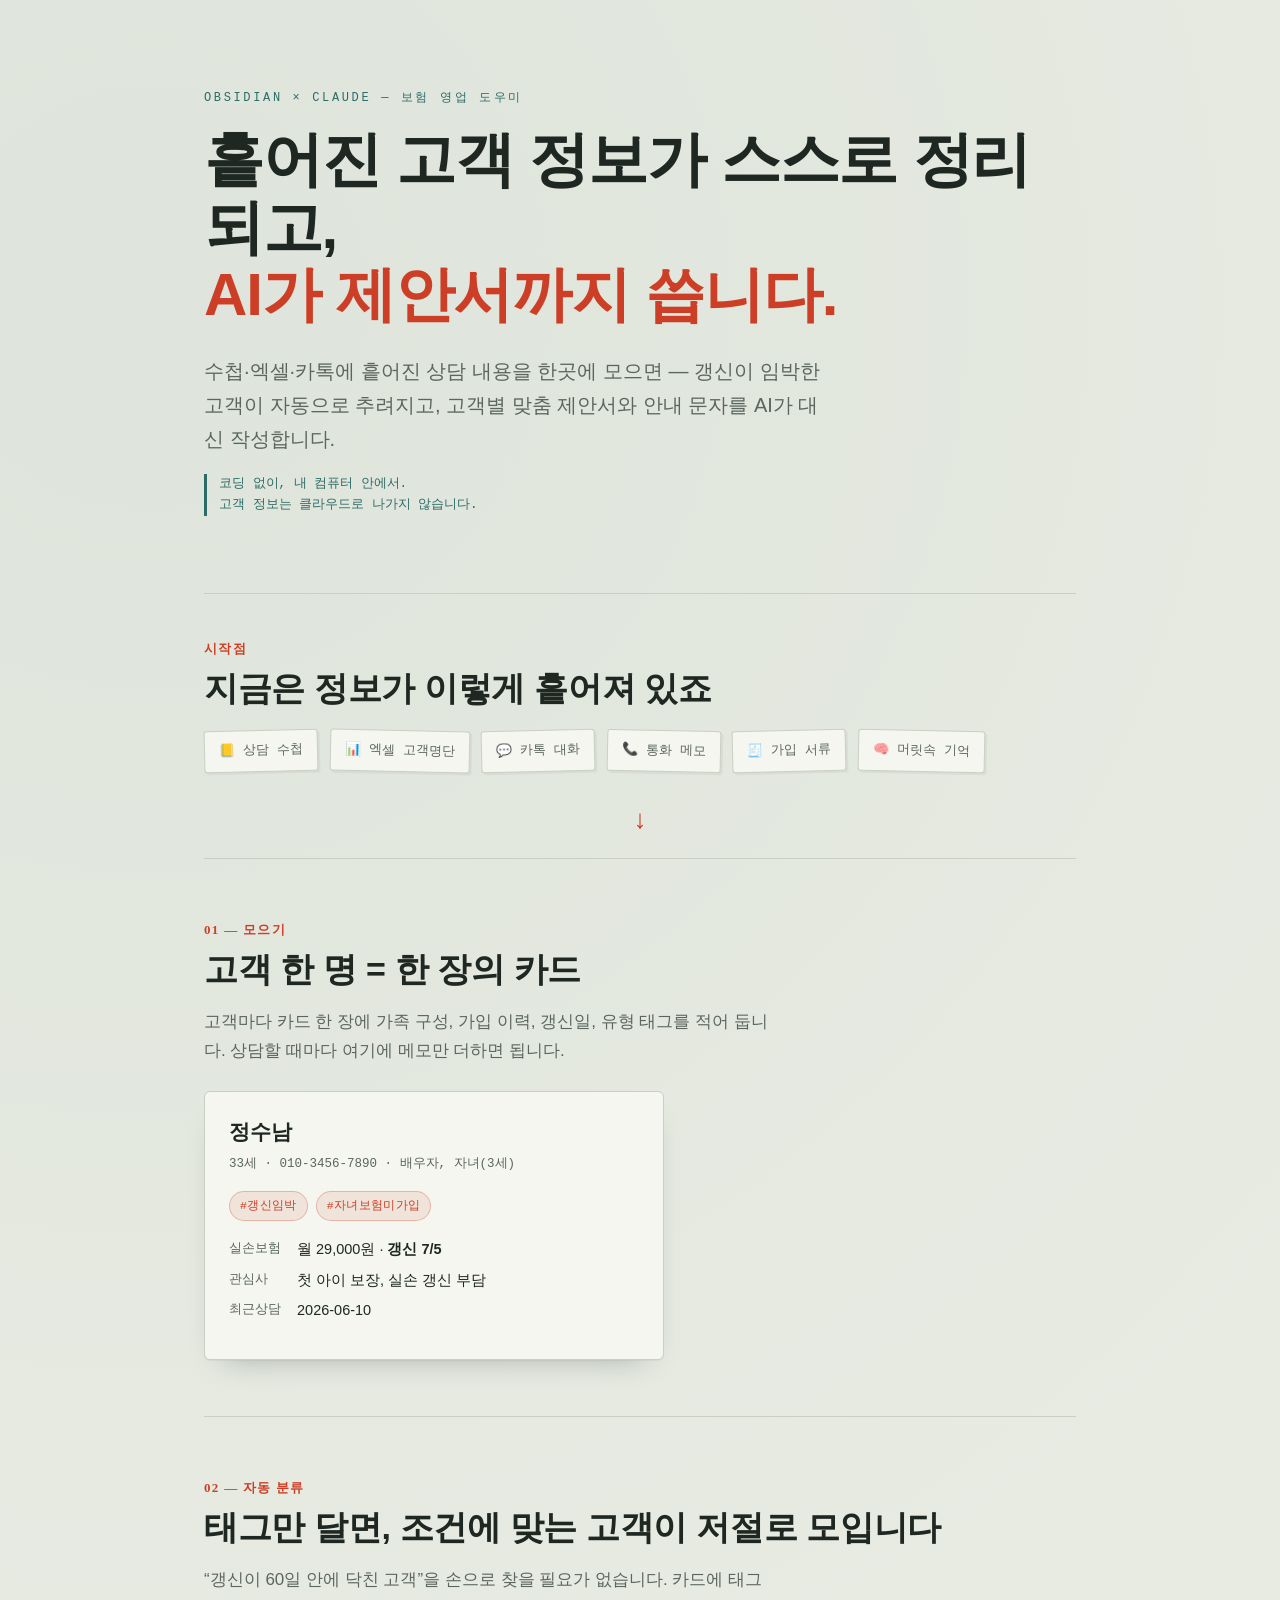
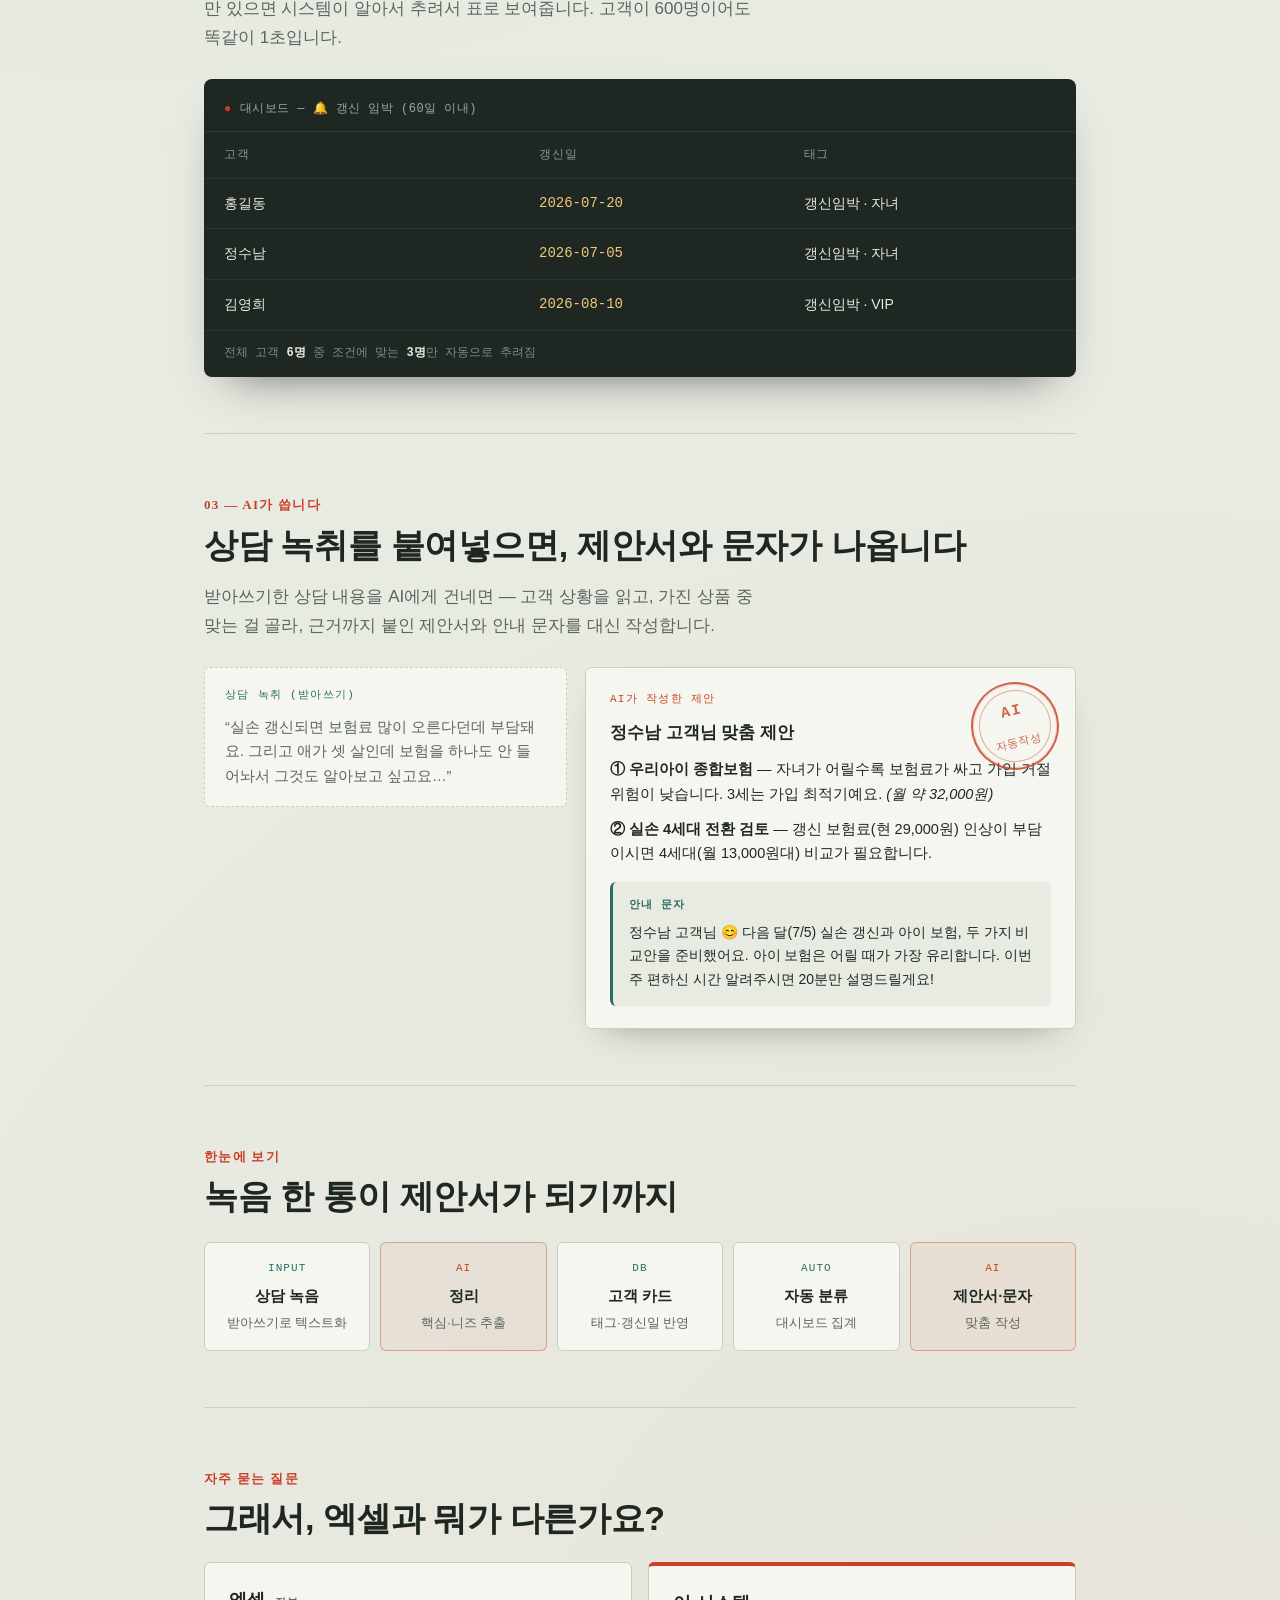
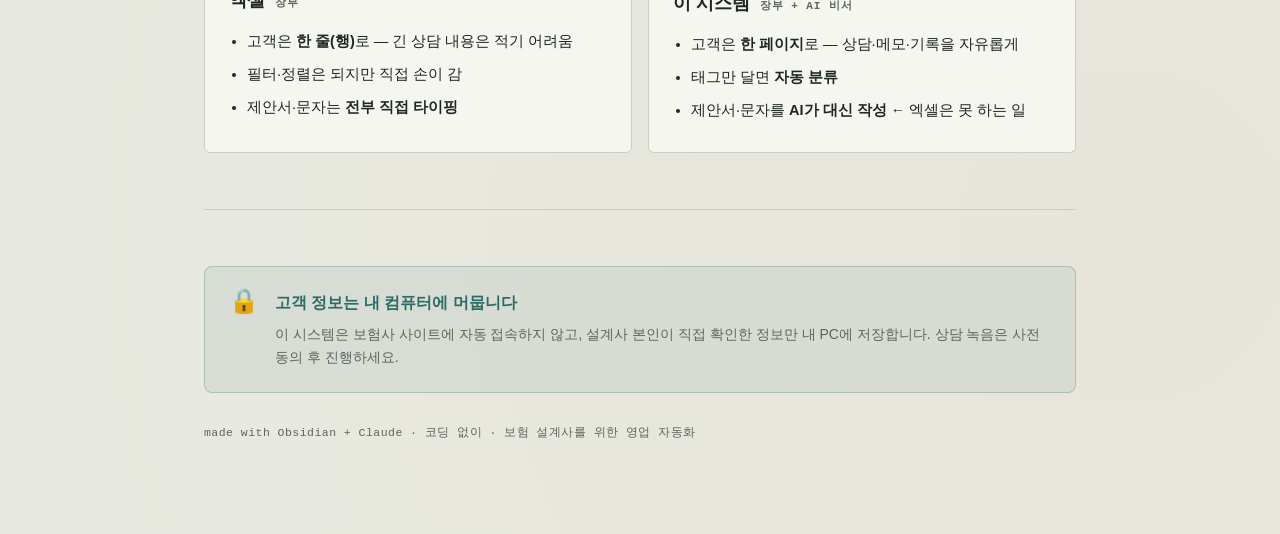
==== index.html @ 9f19ee7a "보험 영업 자동화 Obsidian 볼트 초기 구성 - 상품/고객/상담 템플릿 및 가상 예시 데이터 - 자동 세분화 대시보드(Dataview) - 상담정리/제안서/타깃메시지 Clau" ====
<!doctype html>
<html lang="ko">
<meta charset="utf-8">
<meta name="viewport" content="width=device-width, initial-scale=1">
<title>보험 영업 AI 도우미 — 어떻게 작동하나요</title>
<style>
  :root {
    --ground: #E8EBE2;
    --paper: #F4F6EF;
    --text: #1F2723;
    --muted: #5B665E;
    --line: #C9CFC1;
    --accent: #CC3F26;   /* 도장 vermilion */
    --teal: #2C6B66;     /* 보장·신뢰 */
    --gold: #B98A2E;
    --kr: "Malgun Gothic", "Apple SD Gothic Neo", "Noto Sans KR", sans-serif;
    --mono: "Consolas", "D2Coding", "Menlo", monospace;
    --serif: Georgia, "Times New Roman", serif;
  }

  * { box-sizing: border-box; }

  body {
    margin: 0;
    background: var(--ground);
    color: var(--text);
    font-family: var(--kr);
    line-height: 1.7;
    -webkit-font-smoothing: antialiased;
    background-image:
      radial-gradient(circle at 12% 8%, rgba(44,107,102,.05), transparent 42%),
      radial-gradient(circle at 88% 92%, rgba(204,63,38,.04), transparent 40%);
  }

  .wrap { max-width: 920px; margin: 0 auto; padding: 0 24px; }

  /* ---- shared bits ---- */
  .eyebrow {
    font-family: var(--mono);
    font-size: 12px;
    letter-spacing: .22em;
    text-transform: uppercase;
    color: var(--teal);
    margin: 0 0 18px;
  }
  .step-no {
    font-family: var(--serif);
    font-size: 13px;
    letter-spacing: .1em;
    color: var(--accent);
    font-weight: 700;
  }
  h2 { font-size: clamp(24px, 4vw, 34px); line-height: 1.25; letter-spacing: -.01em; margin: 6px 0 14px; font-weight: 800; }
  .lead { color: var(--muted); font-size: 17px; max-width: 60ch; }

  /* ---- hero ---- */
  header.hero { padding: 88px 0 64px; }
  .hero h1 {
    font-size: clamp(34px, 6.4vw, 60px);
    line-height: 1.12;
    letter-spacing: -.02em;
    font-weight: 800;
    margin: 0 0 26px;
  }
  .hero h1 .hl { color: var(--accent); }
  .hero .sub { font-size: clamp(17px, 2.2vw, 20px); color: var(--muted); max-width: 56ch; margin: 0 0 18px; }
  .hero .fine {
    font-family: var(--mono);
    font-size: 12.5px;
    color: var(--teal);
    border-left: 3px solid var(--teal);
    padding-left: 12px;
    max-width: 48ch;
  }
  .hero .anim { animation: rise .8s cubic-bezier(.2,.7,.2,1) both; }
  .hero .anim:nth-child(2) { animation-delay: .08s; }
  .hero .anim:nth-child(3) { animation-delay: .16s; }
  .hero .anim:nth-child(4) { animation-delay: .24s; }

  @keyframes rise { from { opacity: 0; transform: translateY(14px); } to { opacity: 1; transform: none; } }

  /* ---- scattered chips (problem) ---- */
  .problem { padding: 40px 0 8px; border-top: 1px solid var(--line); }
  .chips { display: flex; flex-wrap: wrap; gap: 12px; margin-top: 20px; }
  .chip {
    font-family: var(--mono); font-size: 13px;
    background: var(--paper); border: 1px solid var(--line);
    padding: 9px 14px; border-radius: 3px; color: var(--muted);
    box-shadow: 2px 2px 0 rgba(31,39,35,.05);
  }
  .chip:nth-child(odd) { transform: rotate(-1.4deg); }
  .chip:nth-child(even) { transform: rotate(1.2deg); }
  .arrow-down { text-align: center; color: var(--accent); font-size: 26px; margin: 26px 0 8px; font-family: var(--serif); }

  /* ---- acts ---- */
  .act { padding: 56px 0; border-top: 1px solid var(--line); }
  .act .lead { margin-bottom: 26px; }

  /* customer card */
  .card {
    background: var(--paper);
    border: 1px solid var(--line);
    border-radius: 6px;
    padding: 22px 24px;
    box-shadow: 0 1px 0 rgba(31,39,35,.04), 0 14px 30px -20px rgba(31,39,35,.4);
    max-width: 460px;
  }
  .card .name { font-size: 21px; font-weight: 800; margin: 0; }
  .card .meta { font-family: var(--mono); font-size: 12.5px; color: var(--muted); margin: 4px 0 16px; }
  .tags { display: flex; gap: 8px; flex-wrap: wrap; margin-bottom: 16px; }
  .tag {
    font-family: var(--mono); font-size: 11.5px; letter-spacing: .03em;
    padding: 4px 10px; border-radius: 999px;
    background: rgba(204,63,38,.1); color: var(--accent);
    border: 1px solid rgba(204,63,38,.28);
  }
  .tag.teal { background: rgba(44,107,102,.1); color: var(--teal); border-color: rgba(44,107,102,.28); }
  .kv { display: grid; grid-template-columns: auto 1fr; gap: 6px 16px; font-size: 14.5px; }
  .kv dt { color: var(--muted); font-family: var(--mono); font-size: 12.5px; padding-top: 2px; }
  .kv dd { margin: 0; }

  /* dashboard */
  .dash {
    background: #1F2723; color: #E8EBE2;
    border-radius: 8px; padding: 8px 0 6px; overflow: hidden;
    box-shadow: 0 22px 44px -26px rgba(31,39,35,.7);
  }
  .dash .bar {
    font-family: var(--mono); font-size: 12px; letter-spacing: .04em;
    color: #9aa89f; padding: 12px 20px; border-bottom: 1px solid #313b34;
    display: flex; align-items: center; gap: 8px;
  }
  .dash .bar b { color: var(--accent); font-weight: 700; }
  .row {
    display: grid; grid-template-columns: 1.2fr 1fr 1fr; gap: 12px;
    padding: 13px 20px; font-size: 14px; align-items: center;
    border-bottom: 1px solid #2a332d;
  }
  .row.head { color: #8b988f; font-family: var(--mono); font-size: 11.5px; letter-spacing: .08em; text-transform: uppercase; }
  .row .due { font-family: var(--mono); color: #f0c97a; }
  .row .pulled { display: inline-block; }
  .row.in { animation: pull .6s ease both; }
  .row.in:nth-child(3) { animation-delay: .1s; }
  .row.in:nth-child(4) { animation-delay: .22s; }
  .row.in:nth-child(5) { animation-delay: .34s; }
  @keyframes pull { from { opacity: 0; transform: translateX(-18px); } to { opacity: 1; transform: none; } }
  .dash .foot { font-family: var(--mono); font-size: 12px; color: #7f8d83; padding: 12px 20px 8px; }
  .dash .foot b { color: #E8EBE2; }

  /* AI output (before / after) */
  .io { display: grid; grid-template-columns: 1fr; gap: 18px; }
  @media (min-width: 720px) { .io { grid-template-columns: .85fr 1.15fr; align-items: start; } }
  .transcript {
    background: var(--paper); border: 1px dashed var(--line);
    border-radius: 6px; padding: 18px 20px; font-size: 14.5px; color: var(--muted);
  }
  .transcript .label, .ai .label {
    font-family: var(--mono); font-size: 11px; letter-spacing: .12em; text-transform: uppercase;
    color: var(--teal); display: block; margin-bottom: 10px;
  }
  .ai {
    position: relative;
    background: var(--paper); border: 1px solid var(--line);
    border-radius: 6px; padding: 22px 24px;
    box-shadow: 0 16px 34px -22px rgba(31,39,35,.5);
  }
  .ai .label { color: var(--accent); }
  .ai h4 { margin: 0 0 4px; font-size: 17px; font-weight: 800; }
  .ai p { margin: 10px 0; font-size: 14.5px; }
  .ai .msg {
    margin-top: 16px; padding: 14px 16px; background: var(--ground);
    border-radius: 6px; border-left: 3px solid var(--teal); font-size: 14px;
  }
  .ai .msg b { color: var(--teal); font-family: var(--mono); font-size: 11px; letter-spacing: .1em; display: block; margin-bottom: 6px; text-transform: uppercase; }

  /* the stamp — one bold moment */
  .stamp {
    position: absolute; top: 14px; right: 16px;
    width: 88px; height: 88px; border-radius: 50%;
    border: 2.5px solid var(--accent); color: var(--accent);
    display: grid; place-content: center; text-align: center;
    font-family: var(--mono); font-size: 11px; letter-spacing: .06em; line-height: 1.3;
    transform: rotate(-13deg); opacity: .82;
    box-shadow: inset 0 0 0 1px rgba(204,63,38,.25);
  }
  .stamp::before {
    content: ""; position: absolute; inset: 6px; border-radius: 50%;
    border: 1px solid rgba(204,63,38,.5);
  }
  .stamp b { font-size: 15px; letter-spacing: .12em; }

  /* flow */
  .flow { padding: 56px 0; border-top: 1px solid var(--line); }
  .pipe { display: flex; flex-wrap: wrap; align-items: stretch; gap: 10px; margin-top: 24px; }
  .node {
    flex: 1 1 130px; background: var(--paper); border: 1px solid var(--line);
    border-radius: 6px; padding: 16px 14px; text-align: center;
  }
  .node .n { font-family: var(--mono); font-size: 11px; color: var(--teal); letter-spacing: .1em; }
  .node .t { font-weight: 700; font-size: 15px; margin-top: 6px; }
  .node .d { font-size: 12.5px; color: var(--muted); margin-top: 4px; }
  .node.ai-node { border-color: rgba(204,63,38,.4); background: rgba(204,63,38,.05); }
  .node.ai-node .n { color: var(--accent); }

  /* comparison */
  .vs { padding: 56px 0; border-top: 1px solid var(--line); }
  .vs-grid { display: grid; grid-template-columns: 1fr; gap: 16px; margin-top: 22px; }
  @media (min-width: 680px) { .vs-grid { grid-template-columns: 1fr 1fr; } }
  .panel { background: var(--paper); border: 1px solid var(--line); border-radius: 6px; padding: 22px 24px; }
  .panel h3 { margin: 0 0 14px; font-size: 18px; display: flex; align-items: baseline; gap: 10px; }
  .panel h3 span { font-family: var(--mono); font-size: 11px; color: var(--muted); letter-spacing: .08em; }
  .panel.now { border-top: 4px solid var(--accent); }
  .panel ul { margin: 0; padding-left: 18px; }
  .panel li { font-size: 14.5px; margin: 8px 0; }

  /* footer */
  footer { padding: 56px 0 80px; border-top: 1px solid var(--line); }
  .safe {
    background: rgba(44,107,102,.08); border: 1px solid rgba(44,107,102,.25);
    border-radius: 8px; padding: 22px 24px; display: flex; gap: 16px; align-items: flex-start;
  }
  .safe .ic { font-size: 24px; line-height: 1; }
  .safe h3 { margin: 0 0 6px; font-size: 16px; color: var(--teal); }
  .safe p { margin: 0; font-size: 14px; color: var(--muted); }
  .colophon { font-family: var(--mono); font-size: 11.5px; color: var(--muted); margin-top: 30px; letter-spacing: .04em; }

  @media (prefers-reduced-motion: reduce) {
    .anim, .row.in { animation: none !important; }
  }
</style>

<div class="wrap">

  <header class="hero">
    <p class="eyebrow anim">Obsidian × Claude — 보험 영업 도우미</p>
    <h1 class="anim">흩어진 고객 정보가 스스로 정리되고,<br><span class="hl">AI가 제안서까지 씁니다.</span></h1>
    <p class="sub anim">수첩·엑셀·카톡에 흩어진 상담 내용을 한곳에 모으면 — 갱신이 임박한 고객이 자동으로 추려지고, 고객별 맞춤 제안서와 안내 문자를 AI가 대신 작성합니다.</p>
    <p class="fine anim">코딩 없이, 내 컴퓨터 안에서.<br>고객 정보는 클라우드로 나가지 않습니다.</p>
  </header>

  <section class="problem">
    <span class="step-no">시작점</span>
    <h2>지금은 정보가 이렇게 흩어져 있죠</h2>
    <div class="chips">
      <span class="chip">📒 상담 수첩</span>
      <span class="chip">📊 엑셀 고객명단</span>
      <span class="chip">💬 카톡 대화</span>
      <span class="chip">📞 통화 메모</span>
      <span class="chip">🧾 가입 서류</span>
      <span class="chip">🧠 머릿속 기억</span>
    </div>
    <div class="arrow-down">↓</div>
  </section>

  <section class="act">
    <span class="step-no">01 — 모으기</span>
    <h2>고객 한 명 = 한 장의 카드</h2>
    <p class="lead">고객마다 카드 한 장에 가족 구성, 가입 이력, 갱신일, 유형 태그를 적어 둡니다. 상담할 때마다 여기에 메모만 더하면 됩니다.</p>
    <div class="card">
      <p class="name">정수남</p>
      <p class="meta">33세 · 010-3456-7890 · 배우자, 자녀(3세)</p>
      <div class="tags">
        <span class="tag">#갱신임박</span>
        <span class="tag">#자녀보험미가입</span>
      </div>
      <dl class="kv">
        <dt>실손보험</dt><dd>월 29,000원 · <strong>갱신 7/5</strong></dd>
        <dt>관심사</dt><dd>첫 아이 보장, 실손 갱신 부담</dd>
        <dt>최근상담</dt><dd>2026-06-10</dd>
      </dl>
    </div>
  </section>

  <section class="act">
    <span class="step-no">02 — 자동 분류</span>
    <h2>태그만 달면, 조건에 맞는 고객이 저절로 모입니다</h2>
    <p class="lead">“갱신이 60일 안에 닥친 고객”을 손으로 찾을 필요가 없습니다. 카드에 태그만 있으면 시스템이 알아서 추려서 표로 보여줍니다. 고객이 600명이어도 똑같이 1초입니다.</p>
    <div class="dash">
      <div class="bar"><b>●</b> 대시보드 — 🔔 갱신 임박 (60일 이내)</div>
      <div class="row head"><span>고객</span><span>갱신일</span><span>태그</span></div>
      <div class="row in"><span class="pulled">홍길동</span><span class="due">2026-07-20</span><span>갱신임박 · 자녀</span></div>
      <div class="row in"><span class="pulled">정수남</span><span class="due">2026-07-05</span><span>갱신임박 · 자녀</span></div>
      <div class="row in"><span class="pulled">김영희</span><span class="due">2026-08-10</span><span>갱신임박 · VIP</span></div>
      <div class="foot">전체 고객 <b>6명</b> 중 조건에 맞는 <b>3명</b>만 자동으로 추려짐</div>
    </div>
  </section>

  <section class="act">
    <span class="step-no">03 — AI가 씁니다</span>
    <h2>상담 녹취를 붙여넣으면, 제안서와 문자가 나옵니다</h2>
    <p class="lead">받아쓰기한 상담 내용을 AI에게 건네면 — 고객 상황을 읽고, 가진 상품 중 맞는 걸 골라, 근거까지 붙인 제안서와 안내 문자를 대신 작성합니다.</p>
    <div class="io">
      <div class="transcript">
        <span class="label">상담 녹취 (받아쓰기)</span>
        “실손 갱신되면 보험료 많이 오른다던데 부담돼요. 그리고 애가 셋 살인데 보험을 하나도 안 들어놔서 그것도 알아보고 싶고요…”
      </div>
      <div class="ai">
        <div class="stamp"><b>AI</b><br>자동작성</div>
        <span class="label">AI가 작성한 제안</span>
        <h4>정수남 고객님 맞춤 제안</h4>
        <p><strong>① 우리아이 종합보험</strong> — 자녀가 어릴수록 보험료가 싸고 가입 거절 위험이 낮습니다. 3세는 가입 최적기예요. <em>(월 약 32,000원)</em></p>
        <p><strong>② 실손 4세대 전환 검토</strong> — 갱신 보험료(현 29,000원) 인상이 부담이시면 4세대(월 13,000원대) 비교가 필요합니다.</p>
        <div class="msg">
          <b>안내 문자</b>
          정수남 고객님 😊 다음 달(7/5) 실손 갱신과 아이 보험, 두 가지 비교안을 준비했어요. 아이 보험은 어릴 때가 가장 유리합니다. 이번 주 편하신 시간 알려주시면 20분만 설명드릴게요!
        </div>
      </div>
    </div>
  </section>

  <section class="flow">
    <span class="step-no">한눈에 보기</span>
    <h2>녹음 한 통이 제안서가 되기까지</h2>
    <div class="pipe">
      <div class="node"><div class="n">INPUT</div><div class="t">상담 녹음</div><div class="d">받아쓰기로 텍스트화</div></div>
      <div class="node ai-node"><div class="n">AI</div><div class="t">정리</div><div class="d">핵심·니즈 추출</div></div>
      <div class="node"><div class="n">DB</div><div class="t">고객 카드</div><div class="d">태그·갱신일 반영</div></div>
      <div class="node"><div class="n">AUTO</div><div class="t">자동 분류</div><div class="d">대시보드 집계</div></div>
      <div class="node ai-node"><div class="n">AI</div><div class="t">제안서·문자</div><div class="d">맞춤 작성</div></div>
    </div>
  </section>

  <section class="vs">
    <span class="step-no">자주 묻는 질문</span>
    <h2>그래서, 엑셀과 뭐가 다른가요?</h2>
    <div class="vs-grid">
      <div class="panel">
        <h3>엑셀 <span>장부</span></h3>
        <ul>
          <li>고객은 <strong>한 줄(행)</strong>로 — 긴 상담 내용은 적기 어려움</li>
          <li>필터·정렬은 되지만 직접 손이 감</li>
          <li>제안서·문자는 <strong>전부 직접 타이핑</strong></li>
        </ul>
      </div>
      <div class="panel now">
        <h3>이 시스템 <span>장부 + AI 비서</span></h3>
        <ul>
          <li>고객은 <strong>한 페이지</strong>로 — 상담·메모·기록을 자유롭게</li>
          <li>태그만 달면 <strong>자동 분류</strong></li>
          <li>제안서·문자를 <strong>AI가 대신 작성</strong> ← 엑셀은 못 하는 일</li>
        </ul>
      </div>
    </div>
  </section>

  <footer>
    <div class="safe">
      <span class="ic">🔒</span>
      <div>
        <h3>고객 정보는 내 컴퓨터에 머뭅니다</h3>
        <p>이 시스템은 보험사 사이트에 자동 접속하지 않고, 설계사 본인이 직접 확인한 정보만 내 PC에 저장합니다. 상담 녹음은 사전 동의 후 진행하세요.</p>
      </div>
    </div>
    <p class="colophon">made with Obsidian + Claude · 코딩 없이 · 보험 설계사를 위한 영업 자동화</p>
  </footer>

</div>

</html>
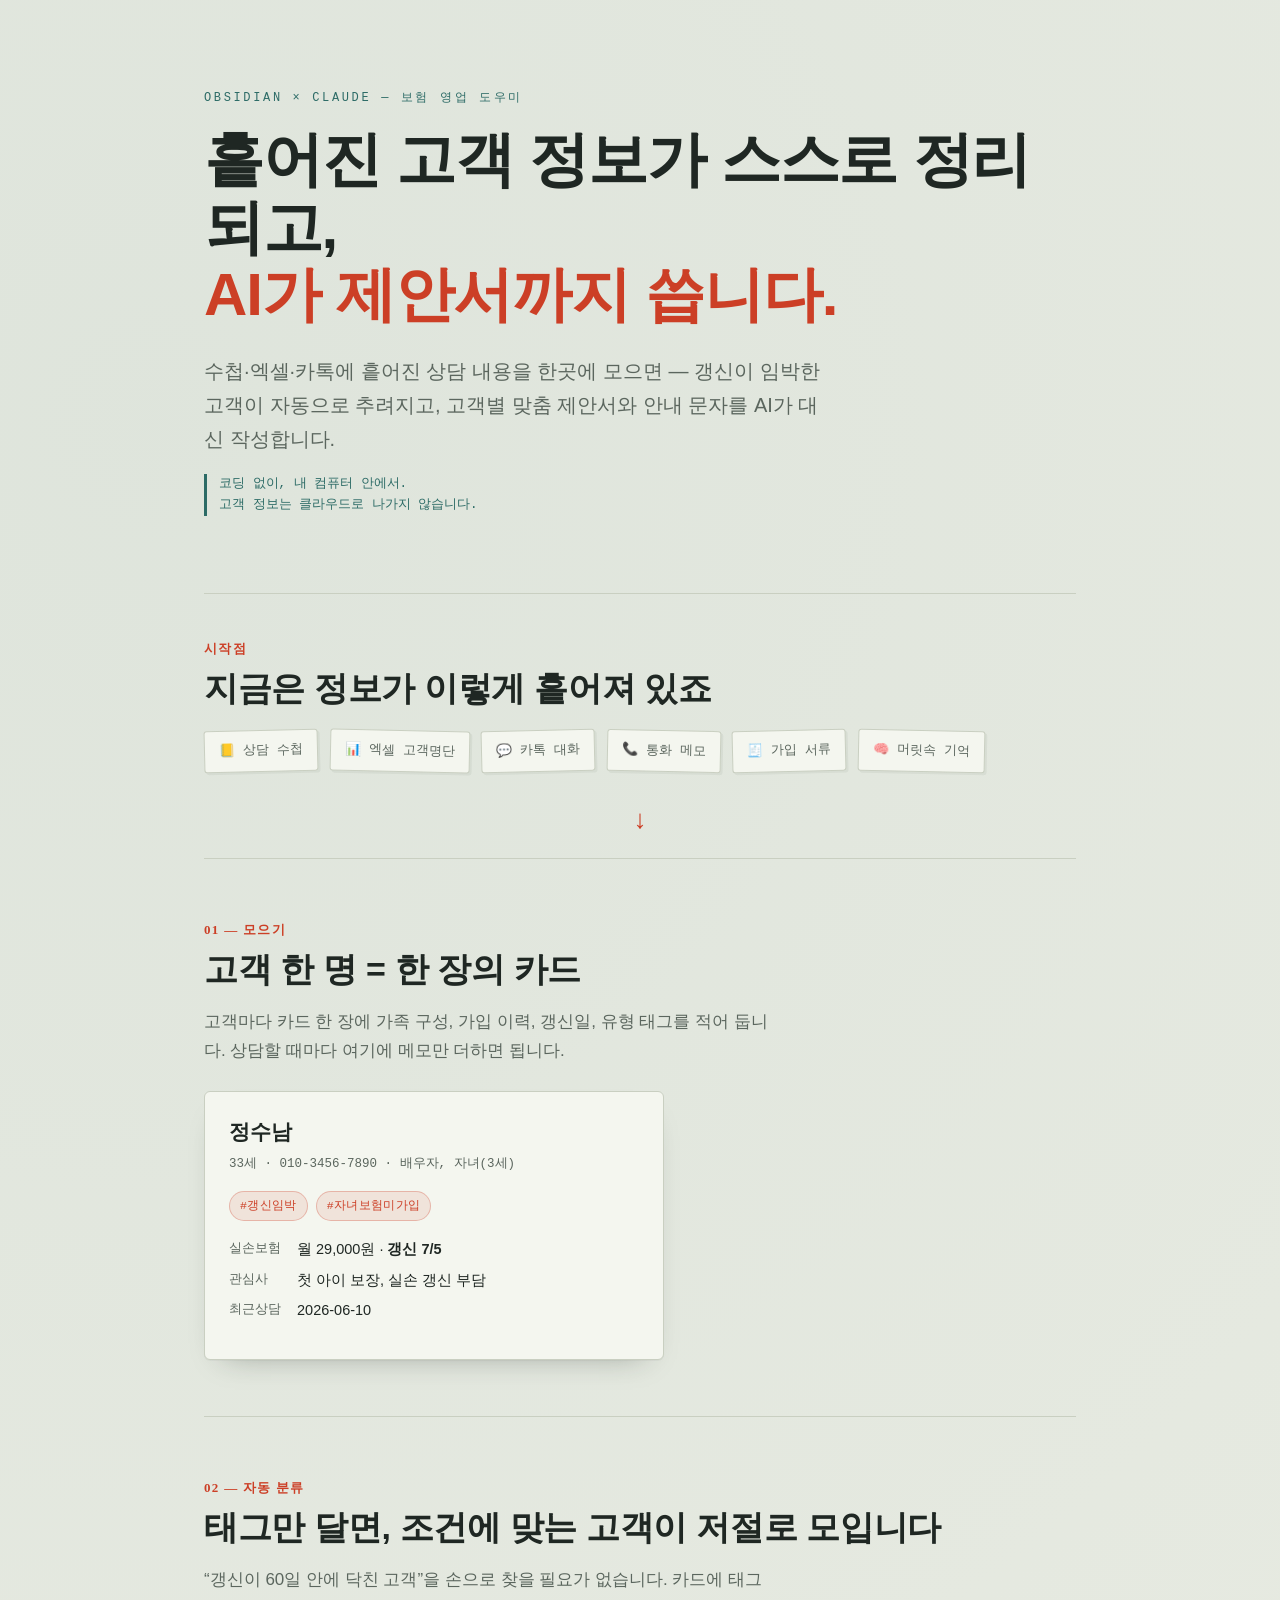
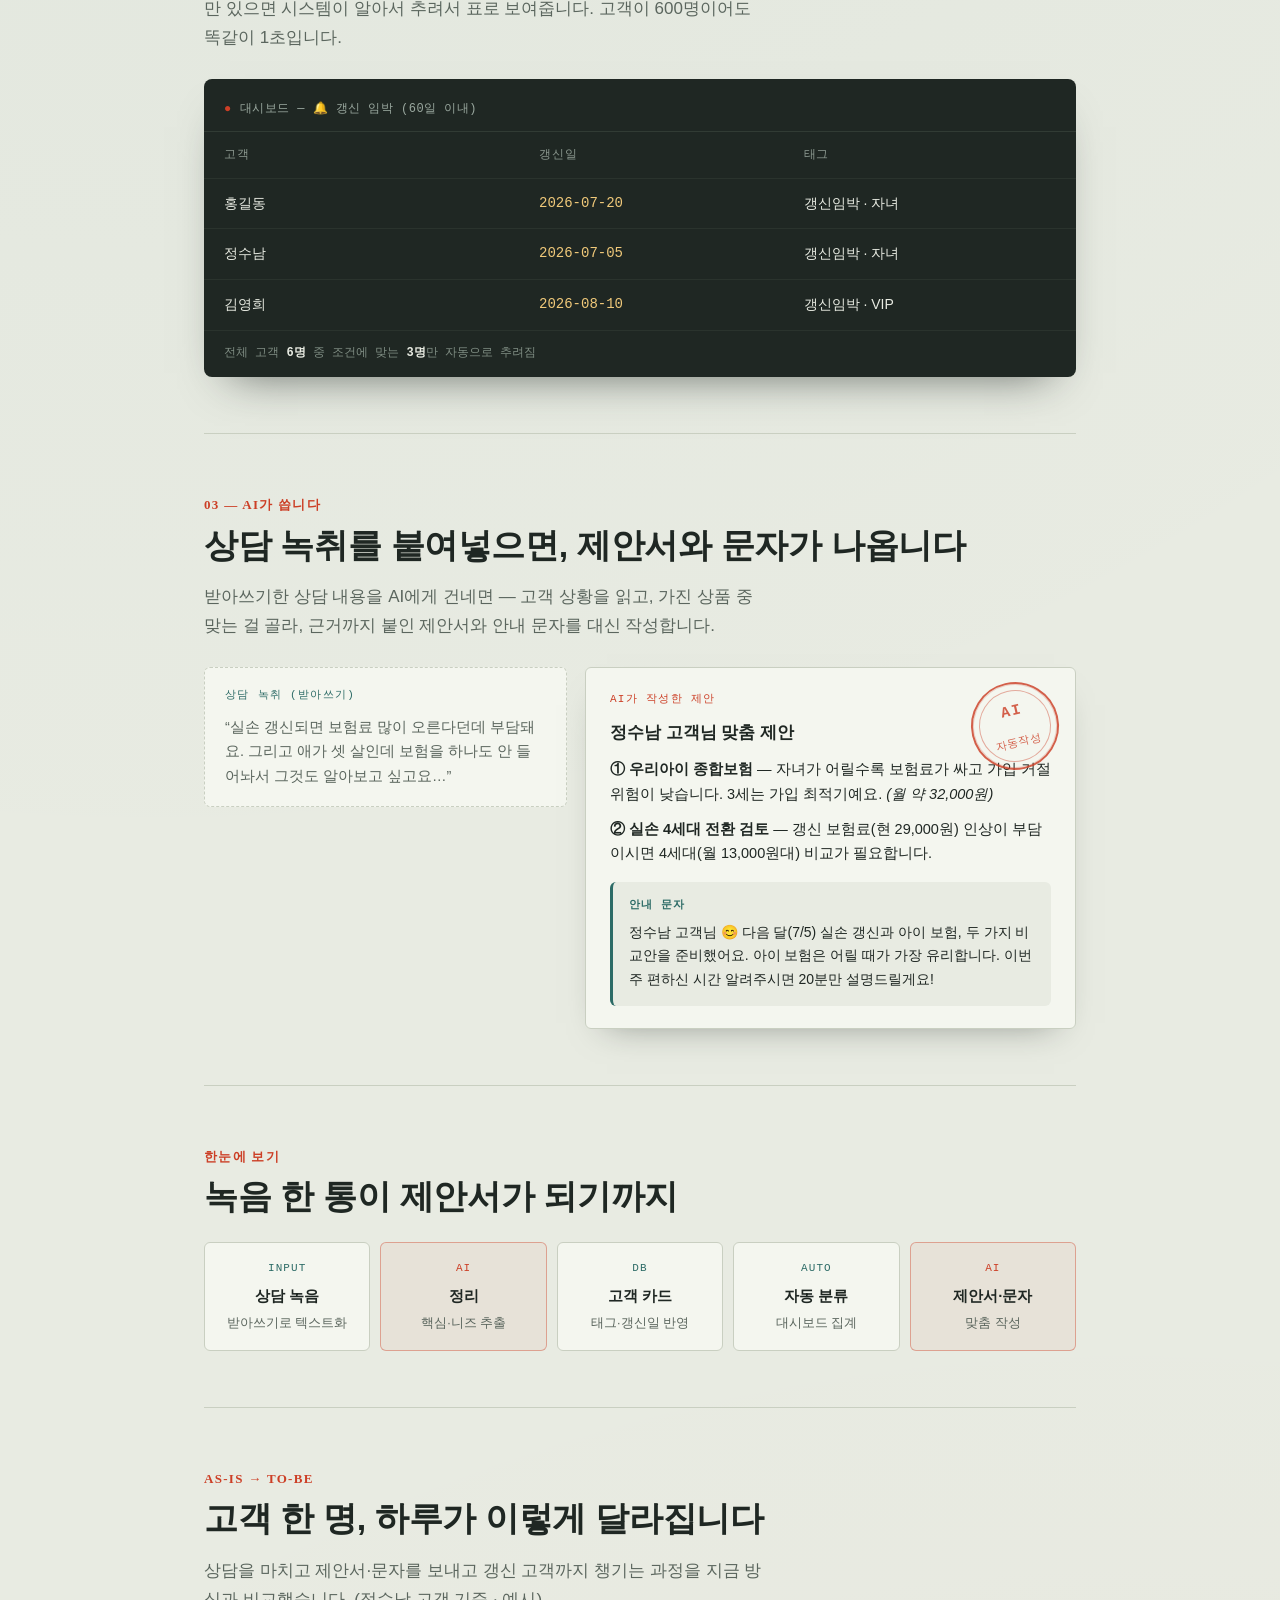
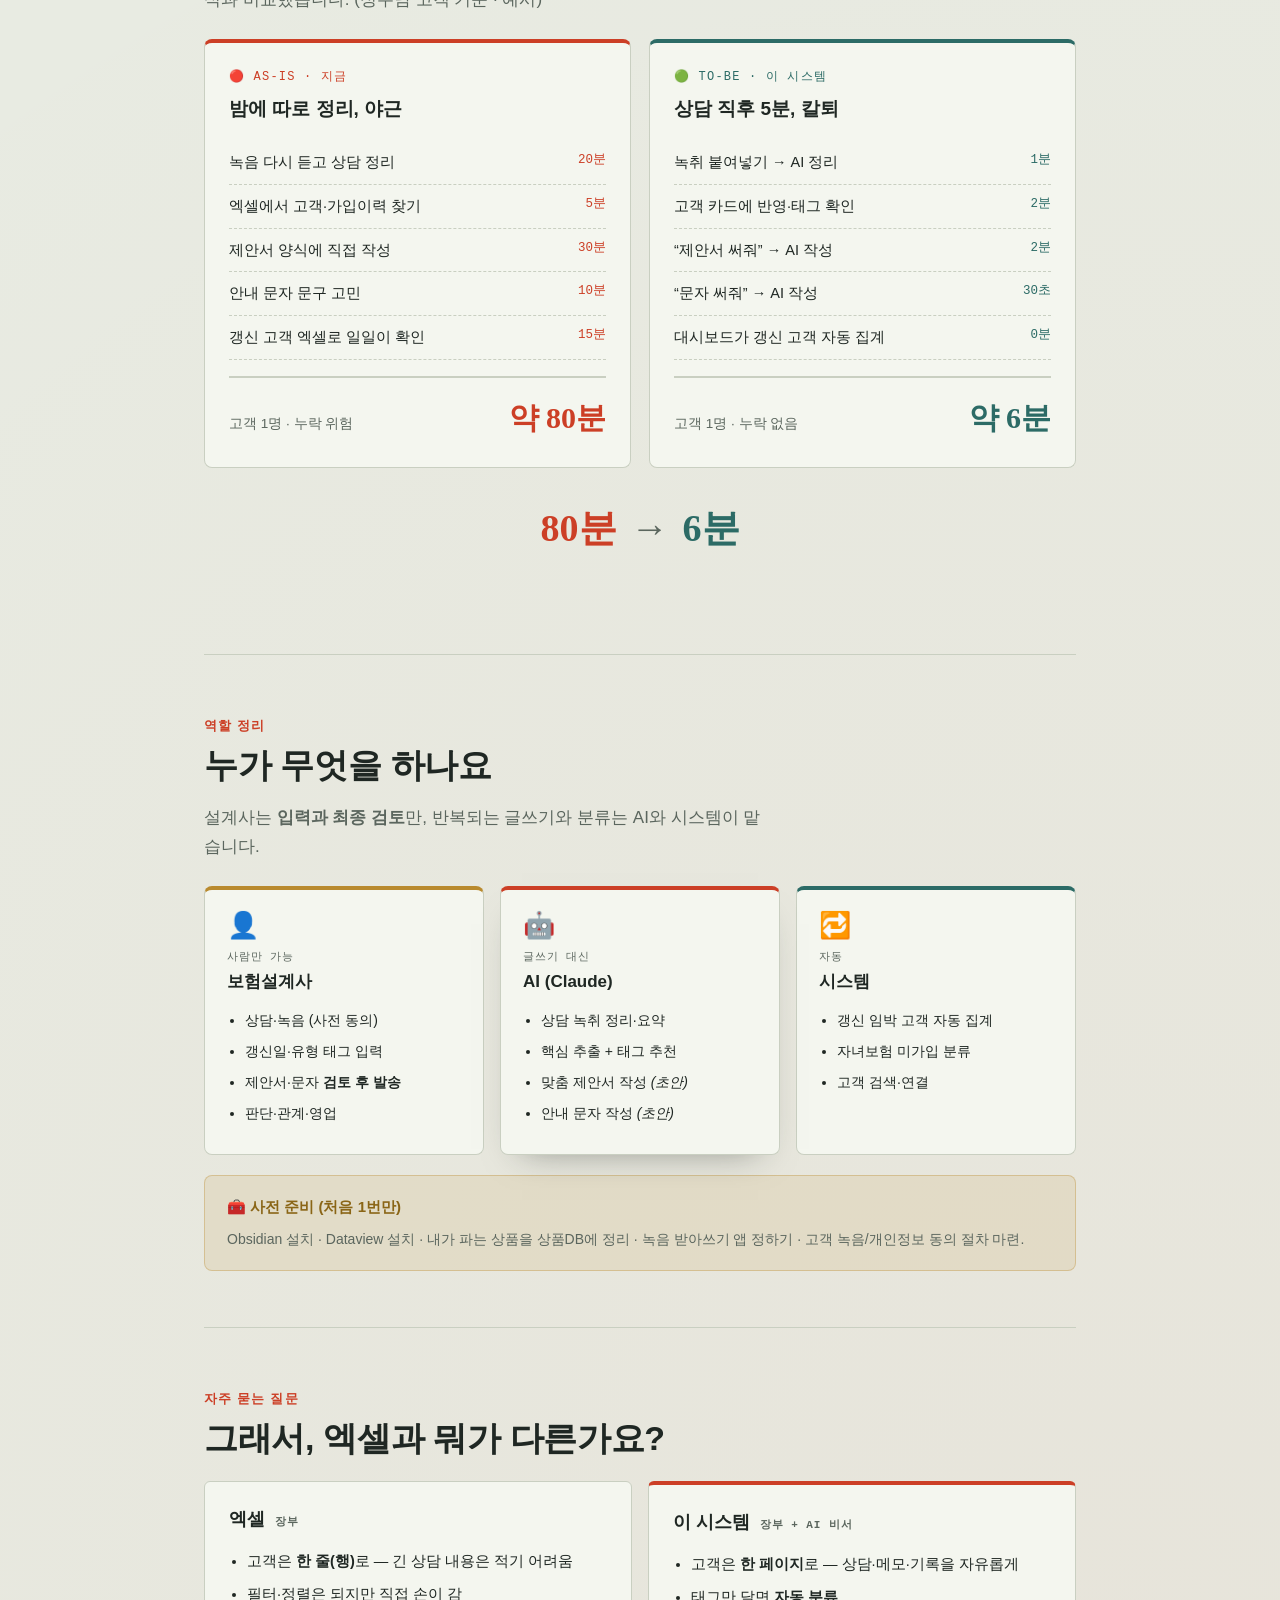
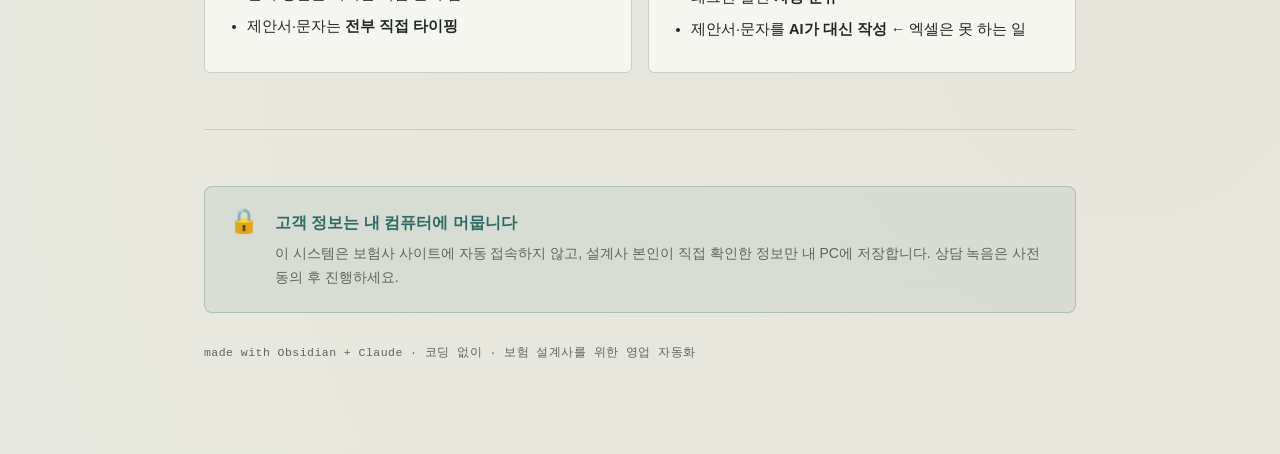
==== commit 0d2dbcf2: "소개 사이트에 AS-IS→TO-BE 비교, 역할 정리 섹션 추가 Co-Authored-By: Claude Opus 4.8 (1M context) <noreply@anthropic." ====
--- a/index.html
+++ b/index.html
@@ -224,6 +224,49 @@
   .safe p { margin: 0; font-size: 14px; color: var(--muted); }
   .colophon { font-family: var(--mono); font-size: 11.5px; color: var(--muted); margin-top: 30px; letter-spacing: .04em; }
 
+  /* ---- AS-IS vs TO-BE ---- */
+  .compare { padding: 56px 0; border-top: 1px solid var(--line); }
+  .cols { display: grid; grid-template-columns: 1fr; gap: 18px; margin-top: 24px; }
+  @media (min-width: 720px) { .cols { grid-template-columns: 1fr 1fr; } }
+  .col { background: var(--paper); border: 1px solid var(--line); border-radius: 8px; padding: 24px; }
+  .col.asis { border-top: 4px solid var(--accent); }
+  .col.tobe { border-top: 4px solid var(--teal); }
+  .col .tag-h { font-family: var(--mono); font-size: 12px; letter-spacing: .1em; text-transform: uppercase; margin: 0 0 6px; }
+  .col.asis .tag-h { color: var(--accent); }
+  .col.tobe .tag-h { color: var(--teal); }
+  .col h3 { margin: 0 0 16px; font-size: 19px; font-weight: 800; }
+  .steps { list-style: none; margin: 0; padding: 0; }
+  .steps li { display: flex; justify-content: space-between; gap: 14px; font-size: 14.5px; padding: 9px 0; border-bottom: 1px dashed var(--line); }
+  .steps li .t { font-family: var(--mono); font-size: 12.5px; white-space: nowrap; }
+  .col.asis .steps li .t { color: var(--accent); }
+  .col.tobe .steps li .t { color: var(--teal); }
+  .total { display: flex; align-items: baseline; justify-content: space-between; margin-top: 16px; padding-top: 14px; border-top: 2px solid var(--line); }
+  .total .lab { font-size: 13.5px; color: var(--muted); }
+  .total .big { font-family: var(--serif); font-size: 30px; font-weight: 700; }
+  .col.asis .total .big { color: var(--accent); }
+  .col.tobe .total .big { color: var(--teal); }
+  .punch { text-align: center; margin-top: 28px; font-family: var(--serif); font-size: clamp(24px, 4.2vw, 38px); font-weight: 700; }
+  .punch .from { color: var(--accent); }
+  .punch .to { color: var(--teal); }
+  .punch .arr { color: var(--muted); margin: 0 14px; }
+
+  /* ---- roles ---- */
+  .roles { padding: 56px 0; border-top: 1px solid var(--line); }
+  .role-grid { display: grid; grid-template-columns: 1fr; gap: 16px; margin-top: 24px; }
+  @media (min-width: 720px) { .role-grid { grid-template-columns: repeat(3, 1fr); } }
+  .role { background: var(--paper); border: 1px solid var(--line); border-radius: 8px; padding: 22px; }
+  .role .ic { font-size: 26px; line-height: 1; }
+  .role .who { font-family: var(--mono); font-size: 11px; letter-spacing: .08em; text-transform: uppercase; color: var(--muted); margin: 10px 0 2px; }
+  .role h3 { margin: 0 0 4px; font-size: 17px; font-weight: 800; }
+  .role.person { border-top: 4px solid var(--gold); }
+  .role.ai { border-top: 4px solid var(--accent); }
+  .role.sys { border-top: 4px solid var(--teal); }
+  .role ul { margin: 12px 0 0; padding-left: 18px; }
+  .role li { font-size: 14px; margin: 7px 0; }
+  .prep { margin-top: 20px; background: rgba(185,138,46,.12); border: 1px solid rgba(185,138,46,.35); border-radius: 8px; padding: 18px 22px; }
+  .prep h4 { margin: 0 0 8px; font-size: 15px; color: #8a6516; }
+  .prep p { margin: 0; font-size: 14px; color: var(--muted); }
+
   @media (prefers-reduced-motion: reduce) {
     .anim, .row.in { animation: none !important; }
   }
@@ -320,6 +363,83 @@
     </div>
   </section>
 
+  <section class="compare">
+    <span class="step-no">AS-IS → TO-BE</span>
+    <h2>고객 한 명, 하루가 이렇게 달라집니다</h2>
+    <p class="lead">상담을 마치고 제안서·문자를 보내고 갱신 고객까지 챙기는 과정을 지금 방식과 비교했습니다. (정수남 고객 기준 · 예시)</p>
+    <div class="cols">
+      <div class="col asis">
+        <p class="tag-h">🔴 AS-IS · 지금</p>
+        <h3>밤에 따로 정리, 야근</h3>
+        <ul class="steps">
+          <li><span>녹음 다시 듣고 상담 정리</span><span class="t">20분</span></li>
+          <li><span>엑셀에서 고객·가입이력 찾기</span><span class="t">5분</span></li>
+          <li><span>제안서 양식에 직접 작성</span><span class="t">30분</span></li>
+          <li><span>안내 문자 문구 고민</span><span class="t">10분</span></li>
+          <li><span>갱신 고객 엑셀로 일일이 확인</span><span class="t">15분</span></li>
+        </ul>
+        <div class="total"><span class="lab">고객 1명 · 누락 위험</span><span class="big">약 80분</span></div>
+      </div>
+      <div class="col tobe">
+        <p class="tag-h">🟢 TO-BE · 이 시스템</p>
+        <h3>상담 직후 5분, 칼퇴</h3>
+        <ul class="steps">
+          <li><span>녹취 붙여넣기 → AI 정리</span><span class="t">1분</span></li>
+          <li><span>고객 카드에 반영·태그 확인</span><span class="t">2분</span></li>
+          <li><span>“제안서 써줘” → AI 작성</span><span class="t">2분</span></li>
+          <li><span>“문자 써줘” → AI 작성</span><span class="t">30초</span></li>
+          <li><span>대시보드가 갱신 고객 자동 집계</span><span class="t">0분</span></li>
+        </ul>
+        <div class="total"><span class="lab">고객 1명 · 누락 없음</span><span class="big">약 6분</span></div>
+      </div>
+    </div>
+    <p class="punch"><span class="from">80분</span><span class="arr">→</span><span class="to">6분</span></p>
+  </section>
+
+  <section class="roles">
+    <span class="step-no">역할 정리</span>
+    <h2>누가 무엇을 하나요</h2>
+    <p class="lead">설계사는 <strong>입력과 최종 검토</strong>만, 반복되는 글쓰기와 분류는 AI와 시스템이 맡습니다.</p>
+    <div class="role-grid">
+      <div class="role person">
+        <div class="ic">👤</div>
+        <p class="who">사람만 가능</p>
+        <h3>보험설계사</h3>
+        <ul>
+          <li>상담·녹음 (사전 동의)</li>
+          <li>갱신일·유형 태그 입력</li>
+          <li>제안서·문자 <strong>검토 후 발송</strong></li>
+          <li>판단·관계·영업</li>
+        </ul>
+      </div>
+      <div class="role ai">
+        <div class="ic">🤖</div>
+        <p class="who">글쓰기 대신</p>
+        <h3>AI (Claude)</h3>
+        <ul>
+          <li>상담 녹취 정리·요약</li>
+          <li>핵심 추출 + 태그 추천</li>
+          <li>맞춤 제안서 작성 <em>(초안)</em></li>
+          <li>안내 문자 작성 <em>(초안)</em></li>
+        </ul>
+      </div>
+      <div class="role sys">
+        <div class="ic">🔁</div>
+        <p class="who">자동</p>
+        <h3>시스템</h3>
+        <ul>
+          <li>갱신 임박 고객 자동 집계</li>
+          <li>자녀보험 미가입 분류</li>
+          <li>고객 검색·연결</li>
+        </ul>
+      </div>
+    </div>
+    <div class="prep">
+      <h4>🧰 사전 준비 (처음 1번만)</h4>
+      <p>Obsidian 설치 · Dataview 설치 · 내가 파는 상품을 상품DB에 정리 · 녹음 받아쓰기 앱 정하기 · 고객 녹음/개인정보 동의 절차 마련.</p>
+    </div>
+  </section>
+
   <section class="vs">
     <span class="step-no">자주 묻는 질문</span>
     <h2>그래서, 엑셀과 뭐가 다른가요?</h2>
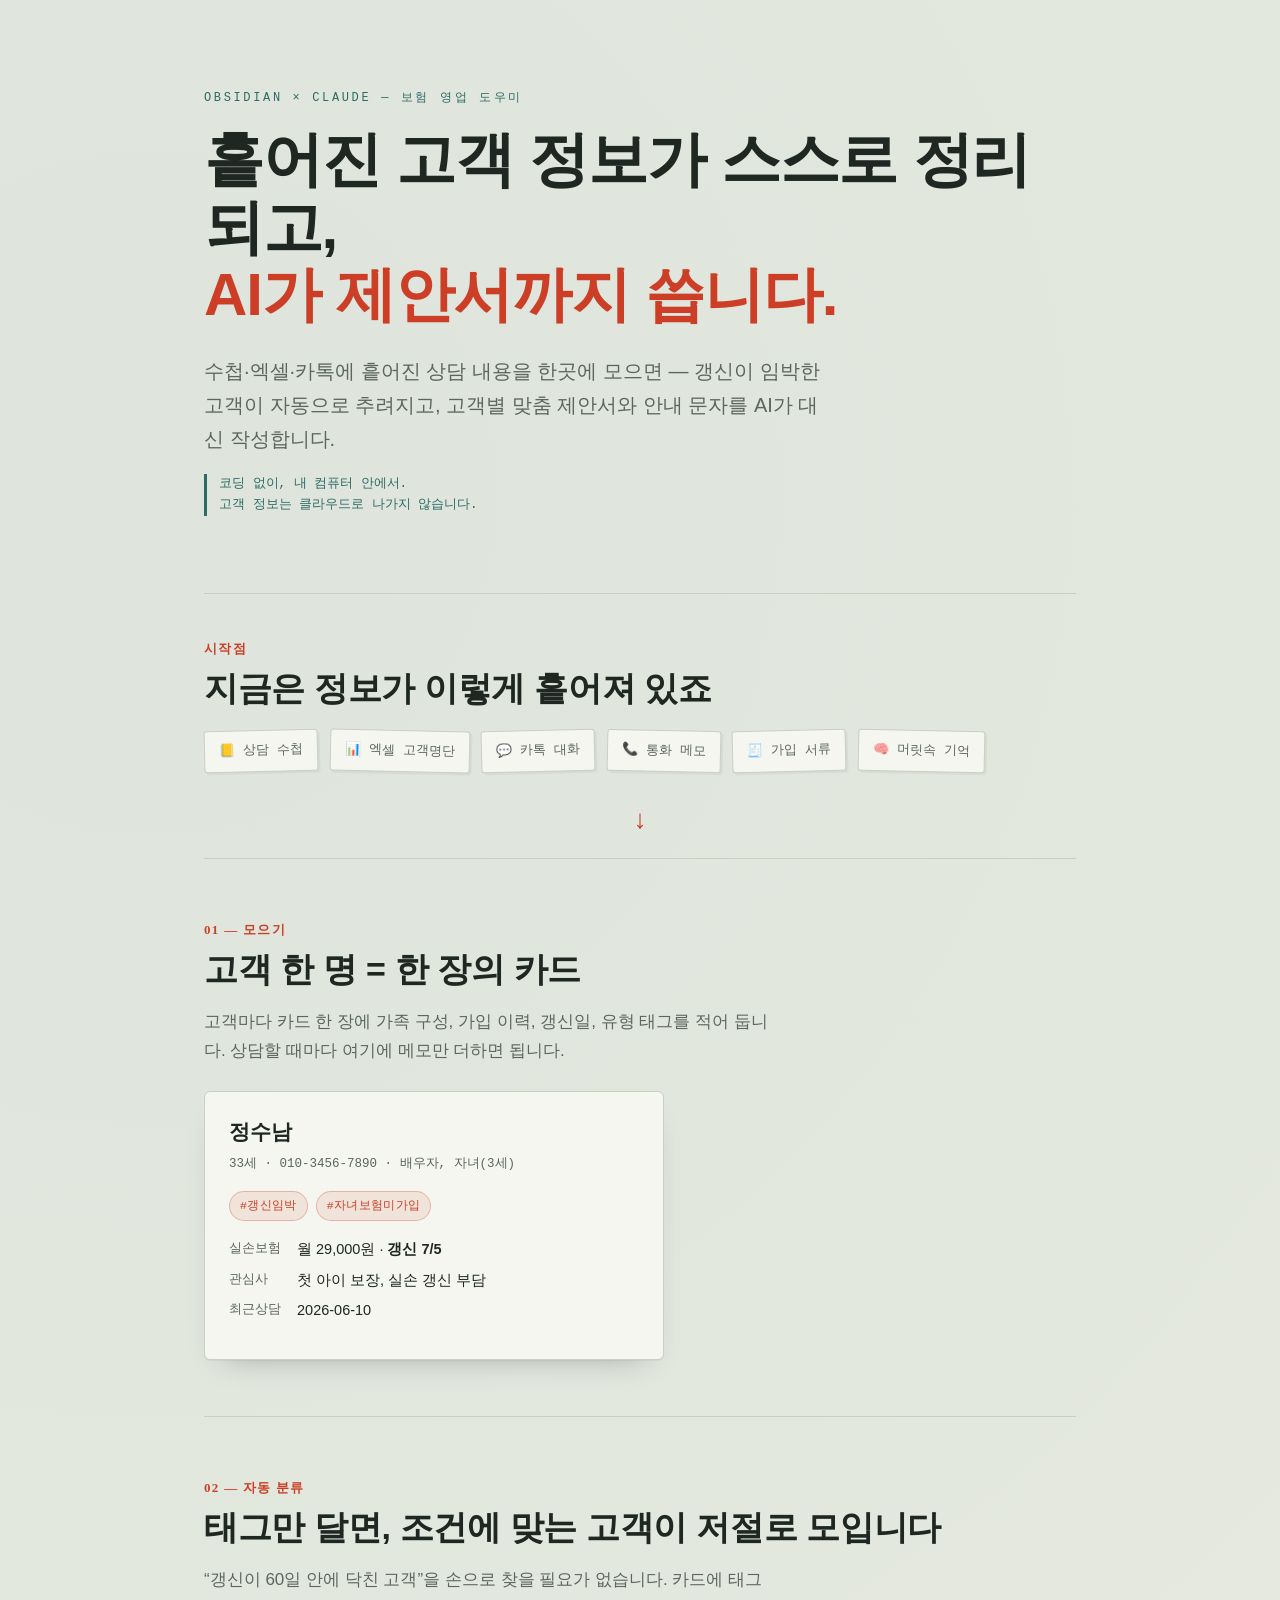
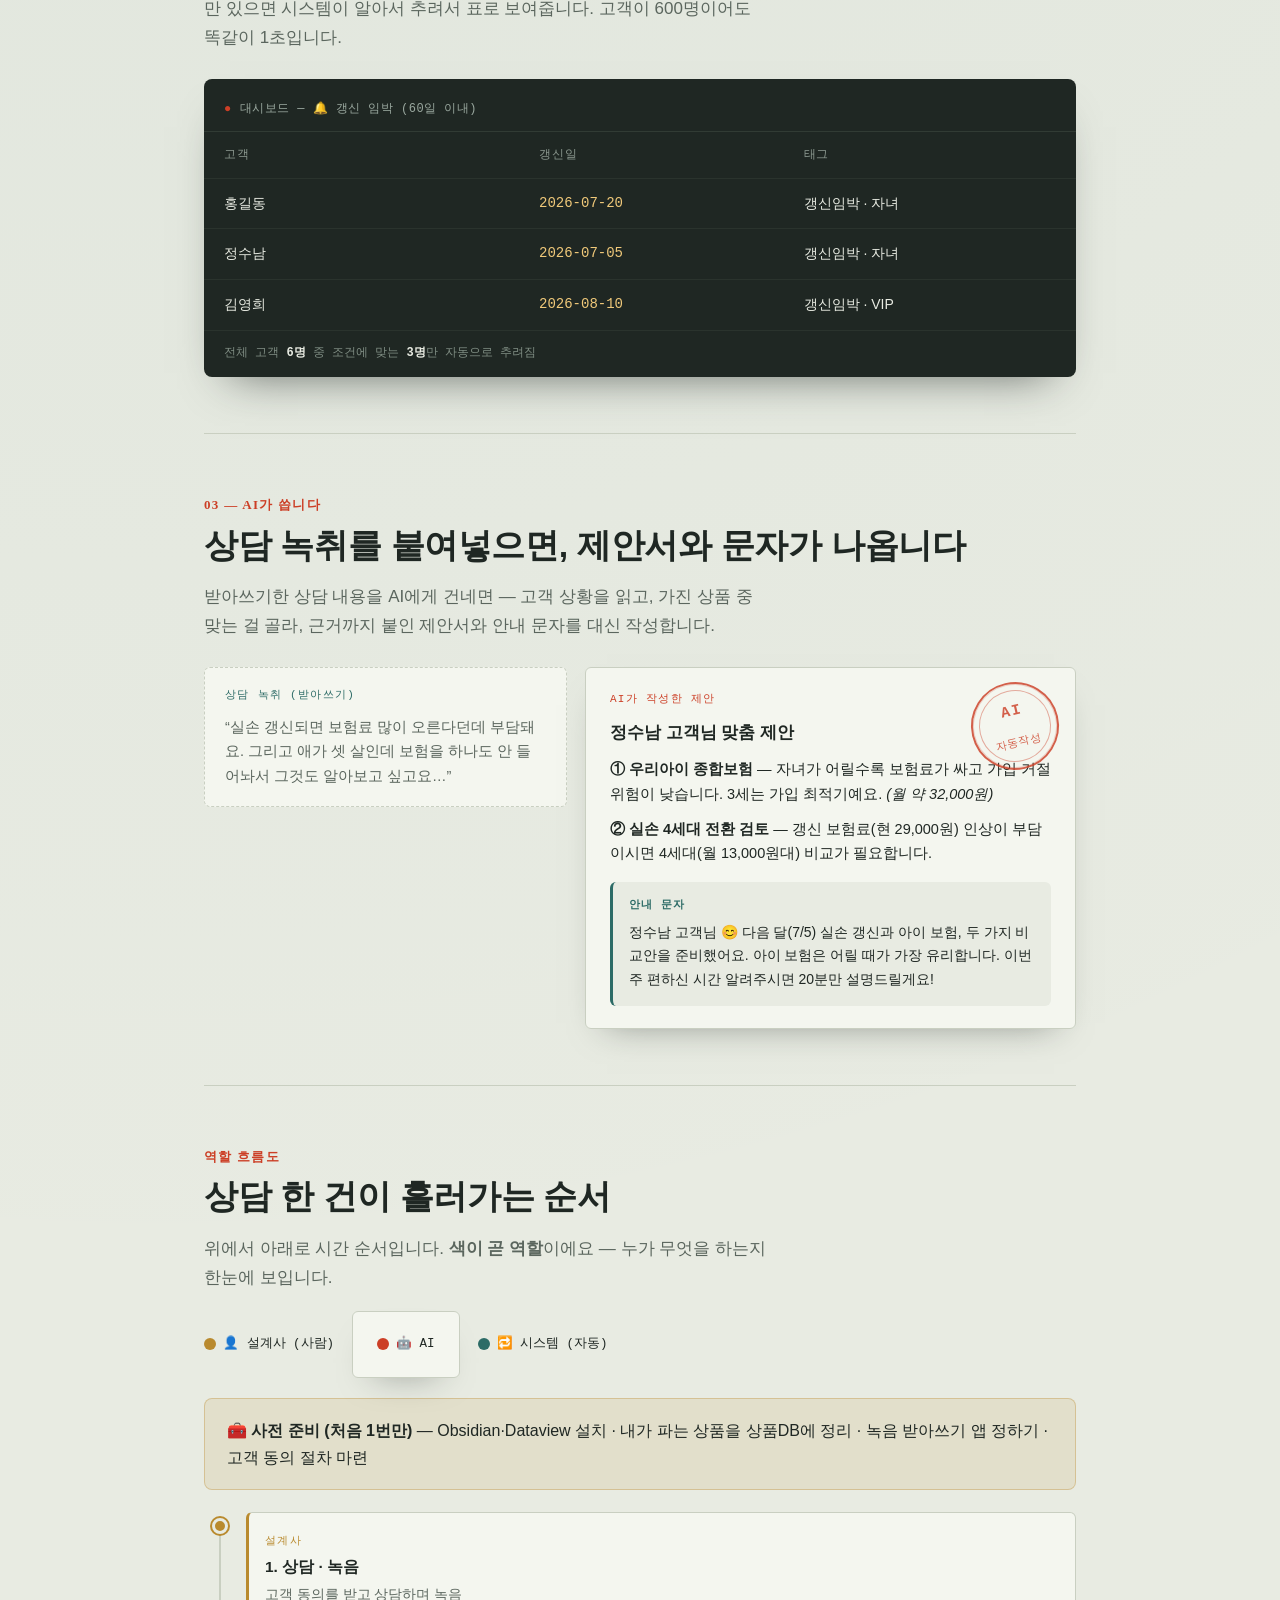
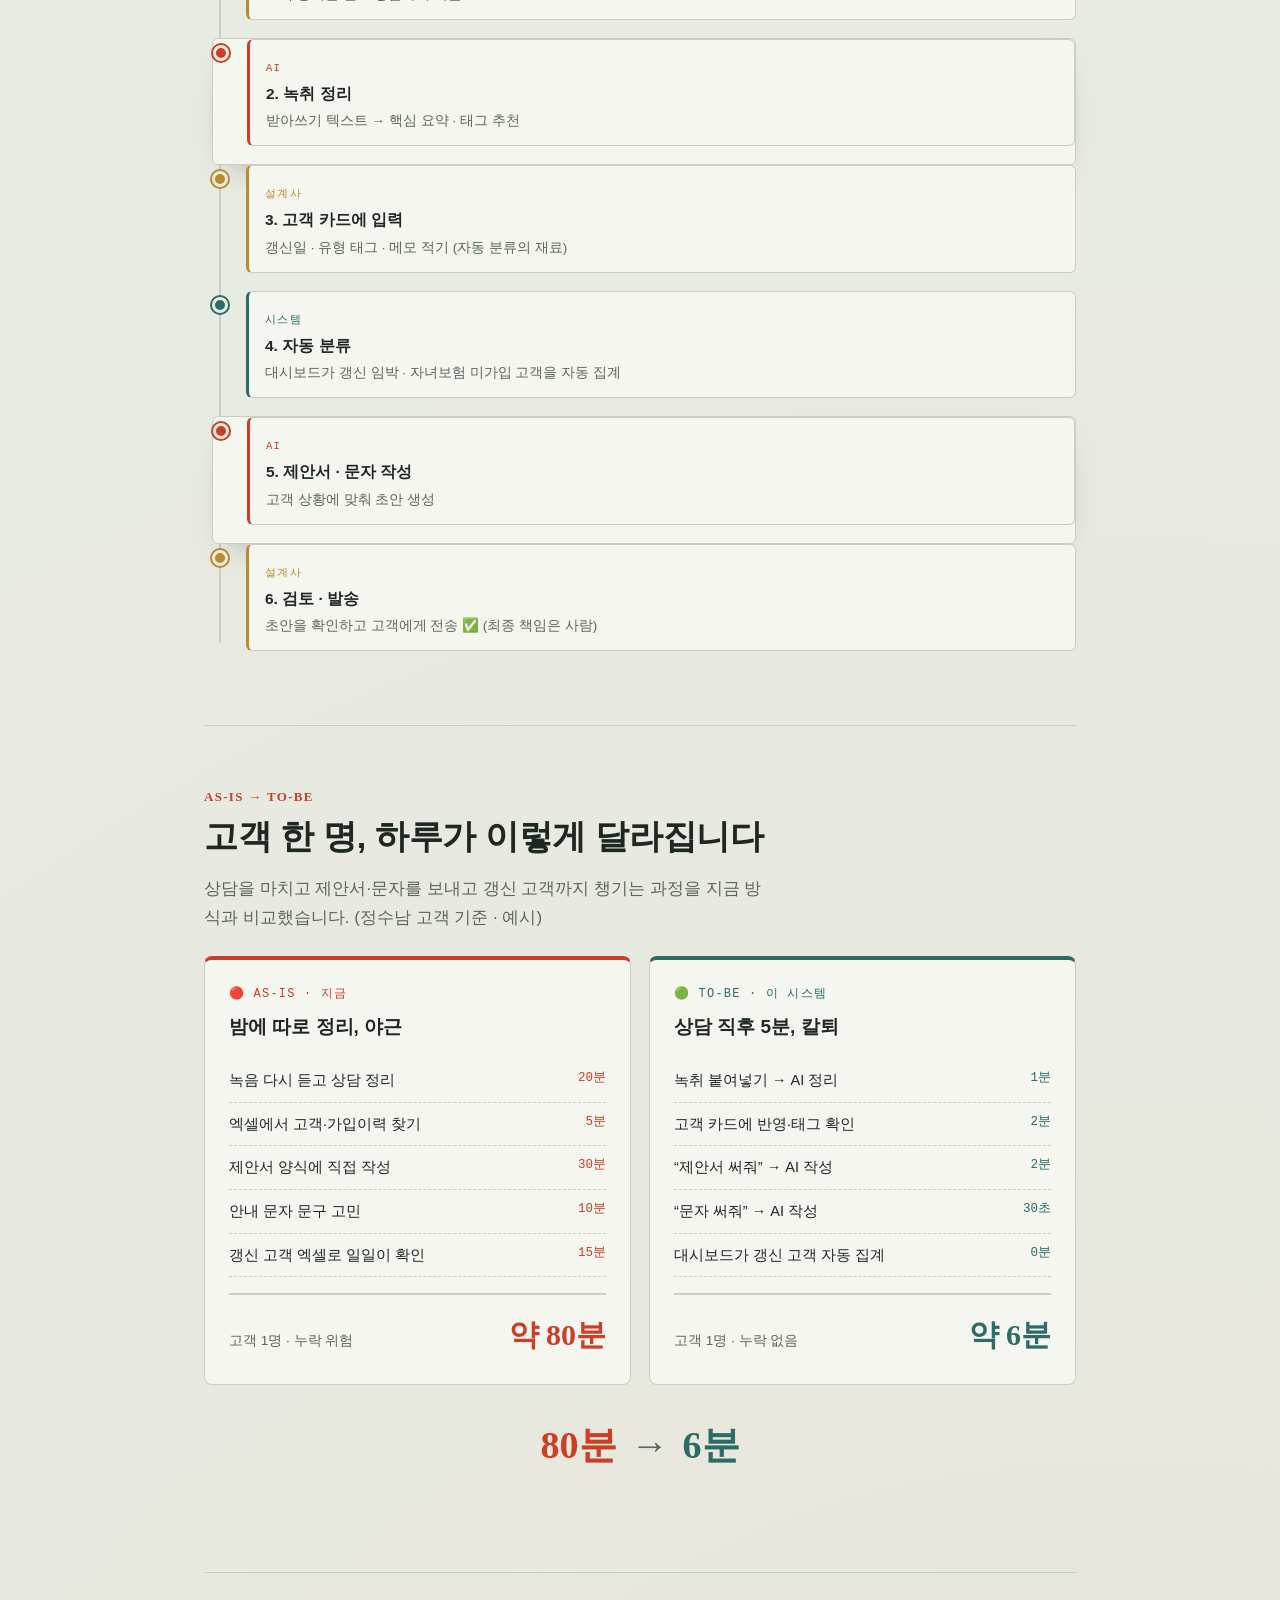
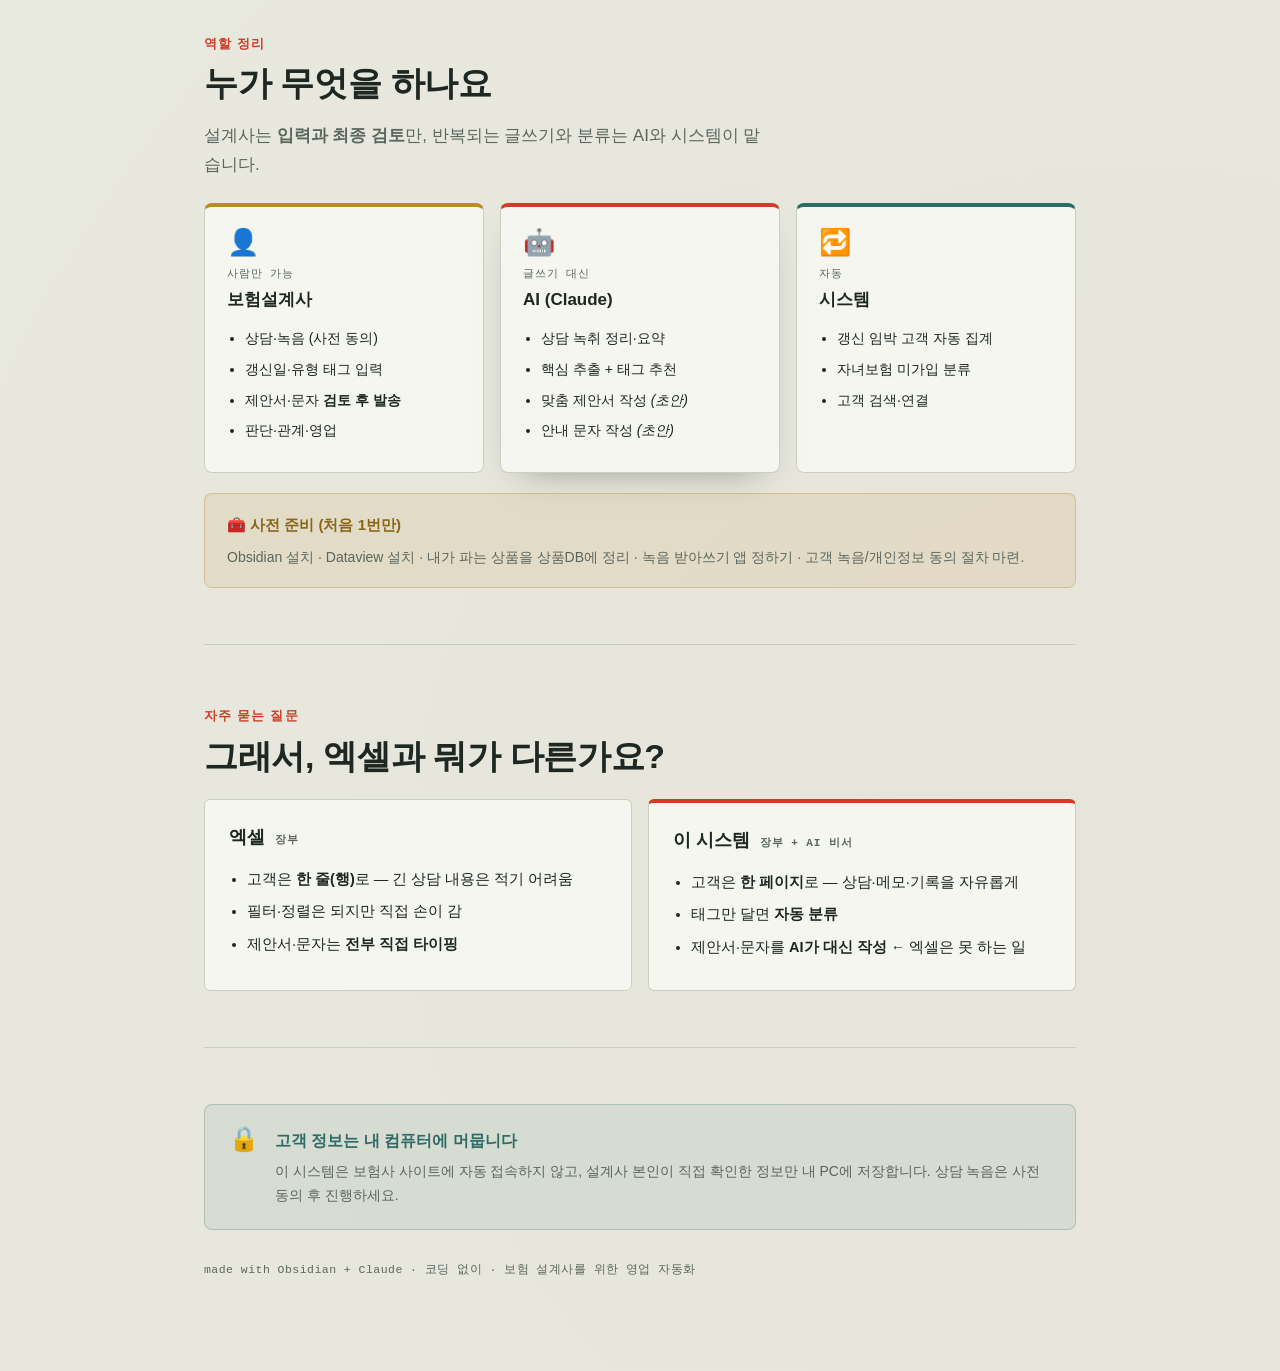
==== commit 85293c62: "역할 흐름도(색=역할) 다이어그램 추가, 기존 가로 흐름도 대체 Co-Authored-By: Claude Opus 4.8 (1M context) <noreply@anthropic." ====
--- a/index.html
+++ b/index.html
@@ -267,6 +267,26 @@
   .prep h4 { margin: 0 0 8px; font-size: 15px; color: #8a6516; }
   .prep p { margin: 0; font-size: 14px; color: var(--muted); }
 
+  /* ---- role flow diagram ---- */
+  .diagram { padding: 56px 0; border-top: 1px solid var(--line); }
+  .legend { display: flex; flex-wrap: wrap; gap: 18px; margin: 18px 0 4px; font-family: var(--mono); font-size: 12.5px; }
+  .lg { display: inline-flex; align-items: center; gap: 7px; color: var(--text); }
+  .lg i { width: 12px; height: 12px; border-radius: 50%; display: inline-block; }
+  .lg.person i { background: var(--gold); }
+  .lg.ai i { background: var(--accent); }
+  .lg.sys i { background: var(--teal); }
+  .flowv { list-style: none; margin: 22px 0 0; padding: 0 0 0 8px; position: relative; }
+  .flowv::before { content: ""; position: absolute; left: 15px; top: 8px; bottom: 26px; width: 2px; background: var(--line); }
+  .fstep { position: relative; display: flex; gap: 18px; padding: 0 0 18px 0; }
+  .fstep.person { color: var(--gold); }
+  .fstep.ai { color: var(--accent); }
+  .fstep.sys { color: var(--teal); }
+  .fstep .dot { position: relative; z-index: 1; flex: 0 0 16px; width: 16px; height: 16px; border-radius: 50%; margin-top: 6px; background: currentColor; border: 3px solid var(--ground); box-shadow: 0 0 0 2px currentColor; }
+  .fbody { flex: 1; background: var(--paper); border: 1px solid var(--line); border-left: 3px solid currentColor; border-radius: 6px; padding: 12px 16px; }
+  .fbody .actor { font-family: var(--mono); font-size: 10.5px; letter-spacing: .12em; text-transform: uppercase; color: currentColor; }
+  .fbody b { display: block; color: var(--text); font-size: 15.5px; margin: 2px 0 3px; }
+  .fbody p { margin: 0; font-size: 13.5px; color: var(--muted); }
+
   @media (prefers-reduced-motion: reduce) {
     .anim, .row.in { animation: none !important; }
   }
@@ -351,16 +371,24 @@
     </div>
   </section>
 
-  <section class="flow">
-    <span class="step-no">한눈에 보기</span>
-    <h2>녹음 한 통이 제안서가 되기까지</h2>
-    <div class="pipe">
-      <div class="node"><div class="n">INPUT</div><div class="t">상담 녹음</div><div class="d">받아쓰기로 텍스트화</div></div>
-      <div class="node ai-node"><div class="n">AI</div><div class="t">정리</div><div class="d">핵심·니즈 추출</div></div>
-      <div class="node"><div class="n">DB</div><div class="t">고객 카드</div><div class="d">태그·갱신일 반영</div></div>
-      <div class="node"><div class="n">AUTO</div><div class="t">자동 분류</div><div class="d">대시보드 집계</div></div>
-      <div class="node ai-node"><div class="n">AI</div><div class="t">제안서·문자</div><div class="d">맞춤 작성</div></div>
-    </div>
+  <section class="diagram">
+    <span class="step-no">역할 흐름도</span>
+    <h2>상담 한 건이 흘러가는 순서</h2>
+    <p class="lead">위에서 아래로 시간 순서입니다. <strong>색이 곧 역할</strong>이에요 — 누가 무엇을 하는지 한눈에 보입니다.</p>
+    <div class="legend">
+      <span class="lg person"><i></i>👤 설계사 (사람)</span>
+      <span class="lg ai"><i></i>🤖 AI</span>
+      <span class="lg sys"><i></i>🔁 시스템 (자동)</span>
+    </div>
+    <div class="prep">🧰 <strong>사전 준비 (처음 1번만)</strong> — Obsidian·Dataview 설치 · 내가 파는 상품을 상품DB에 정리 · 녹음 받아쓰기 앱 정하기 · 고객 동의 절차 마련</div>
+    <ol class="flowv">
+      <li class="fstep person"><span class="dot"></span><div class="fbody"><span class="actor">설계사</span><b>1. 상담 · 녹음</b><p>고객 동의를 받고 상담하며 녹음</p></div></li>
+      <li class="fstep ai"><span class="dot"></span><div class="fbody"><span class="actor">AI</span><b>2. 녹취 정리</b><p>받아쓰기 텍스트 → 핵심 요약 · 태그 추천</p></div></li>
+      <li class="fstep person"><span class="dot"></span><div class="fbody"><span class="actor">설계사</span><b>3. 고객 카드에 입력</b><p>갱신일 · 유형 태그 · 메모 적기 (자동 분류의 재료)</p></div></li>
+      <li class="fstep sys"><span class="dot"></span><div class="fbody"><span class="actor">시스템</span><b>4. 자동 분류</b><p>대시보드가 갱신 임박 · 자녀보험 미가입 고객을 자동 집계</p></div></li>
+      <li class="fstep ai"><span class="dot"></span><div class="fbody"><span class="actor">AI</span><b>5. 제안서 · 문자 작성</b><p>고객 상황에 맞춰 초안 생성</p></div></li>
+      <li class="fstep person"><span class="dot"></span><div class="fbody"><span class="actor">설계사</span><b>6. 검토 · 발송</b><p>초안을 확인하고 고객에게 전송 ✅ (최종 책임은 사람)</p></div></li>
+    </ol>
   </section>
 
   <section class="compare">
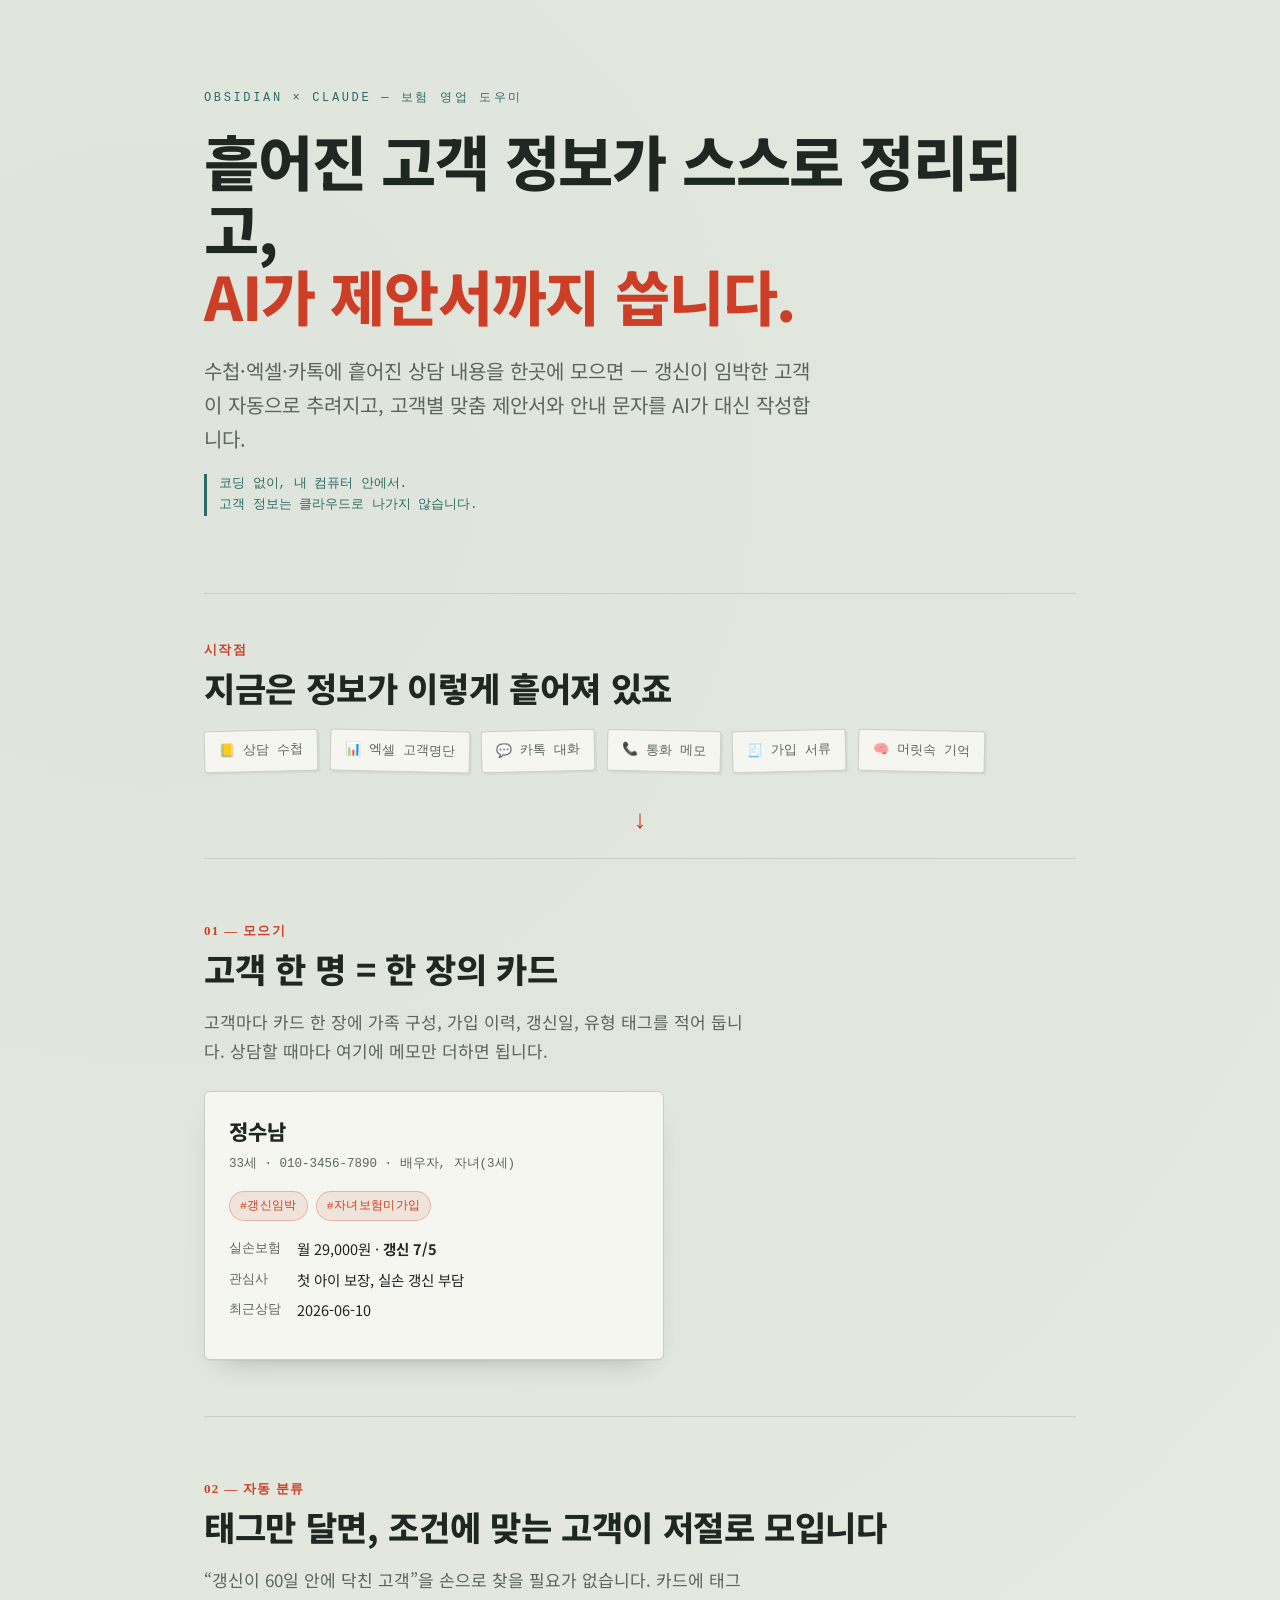
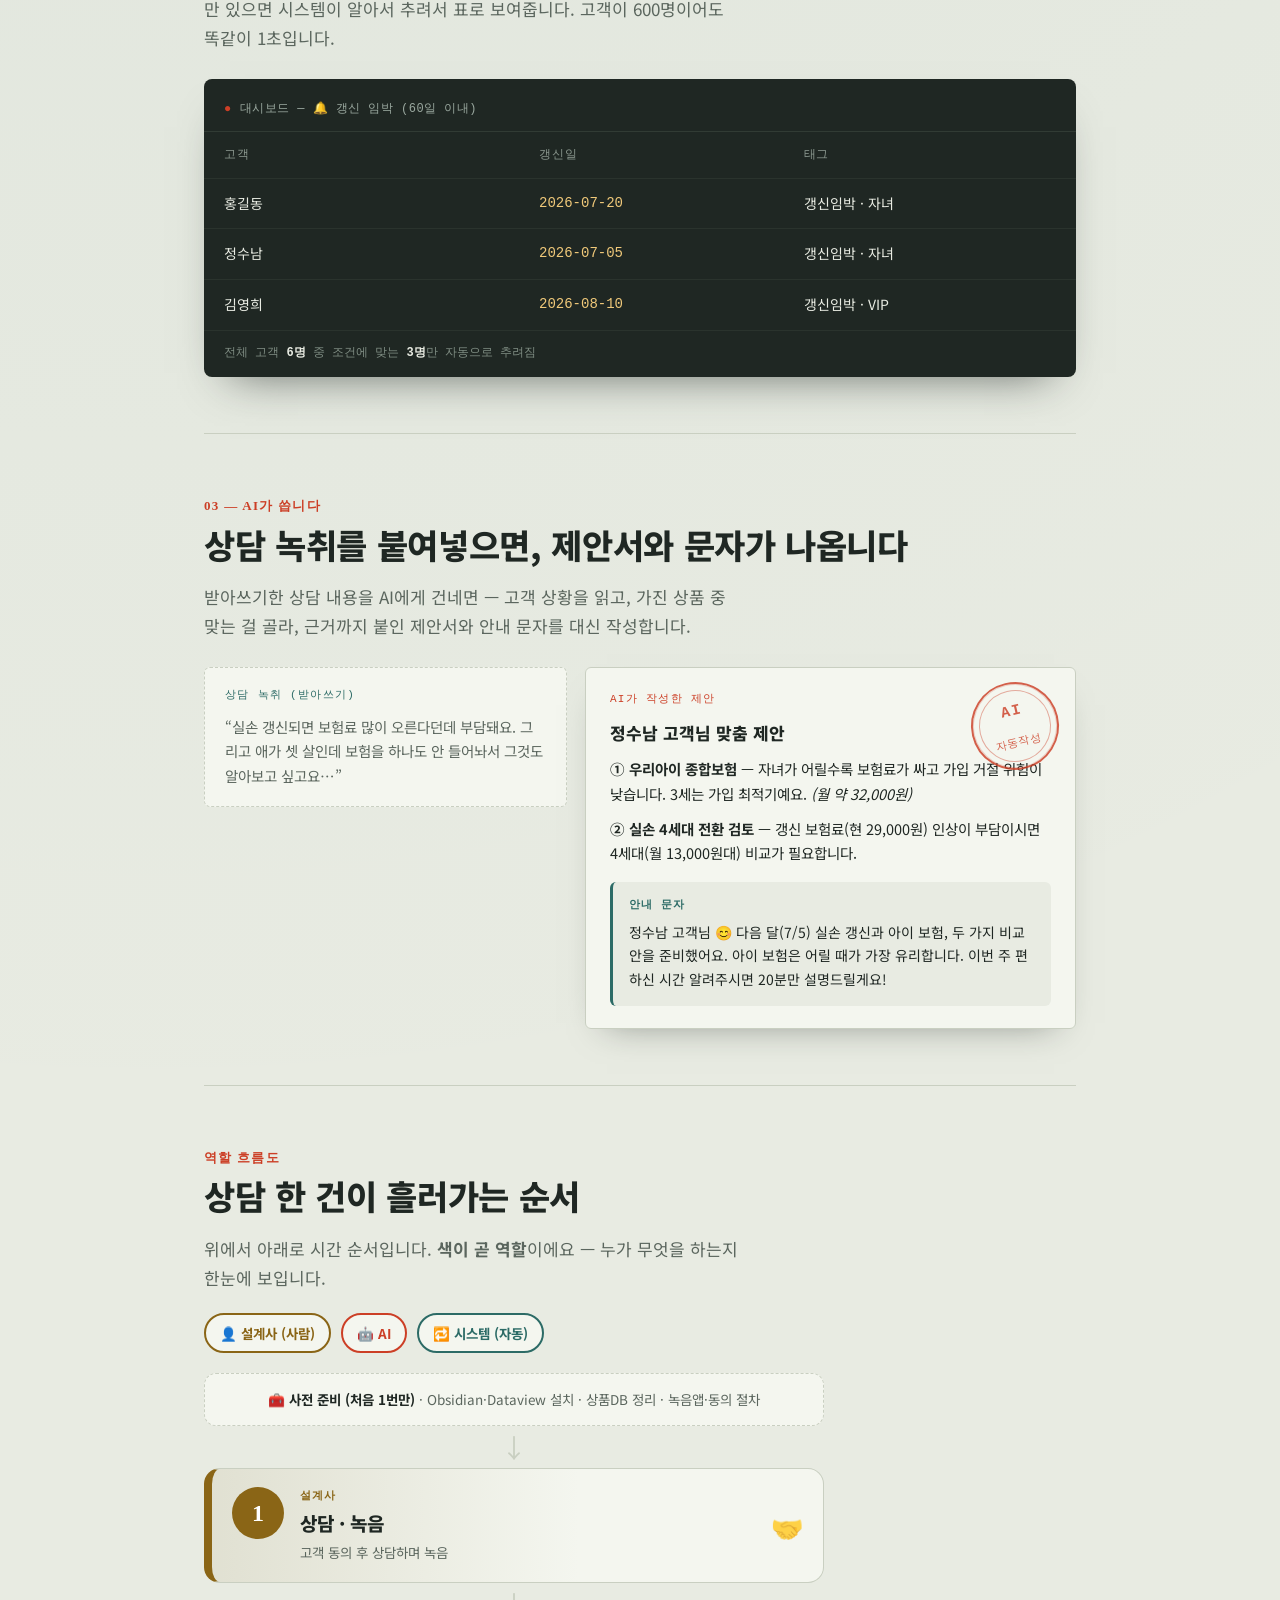
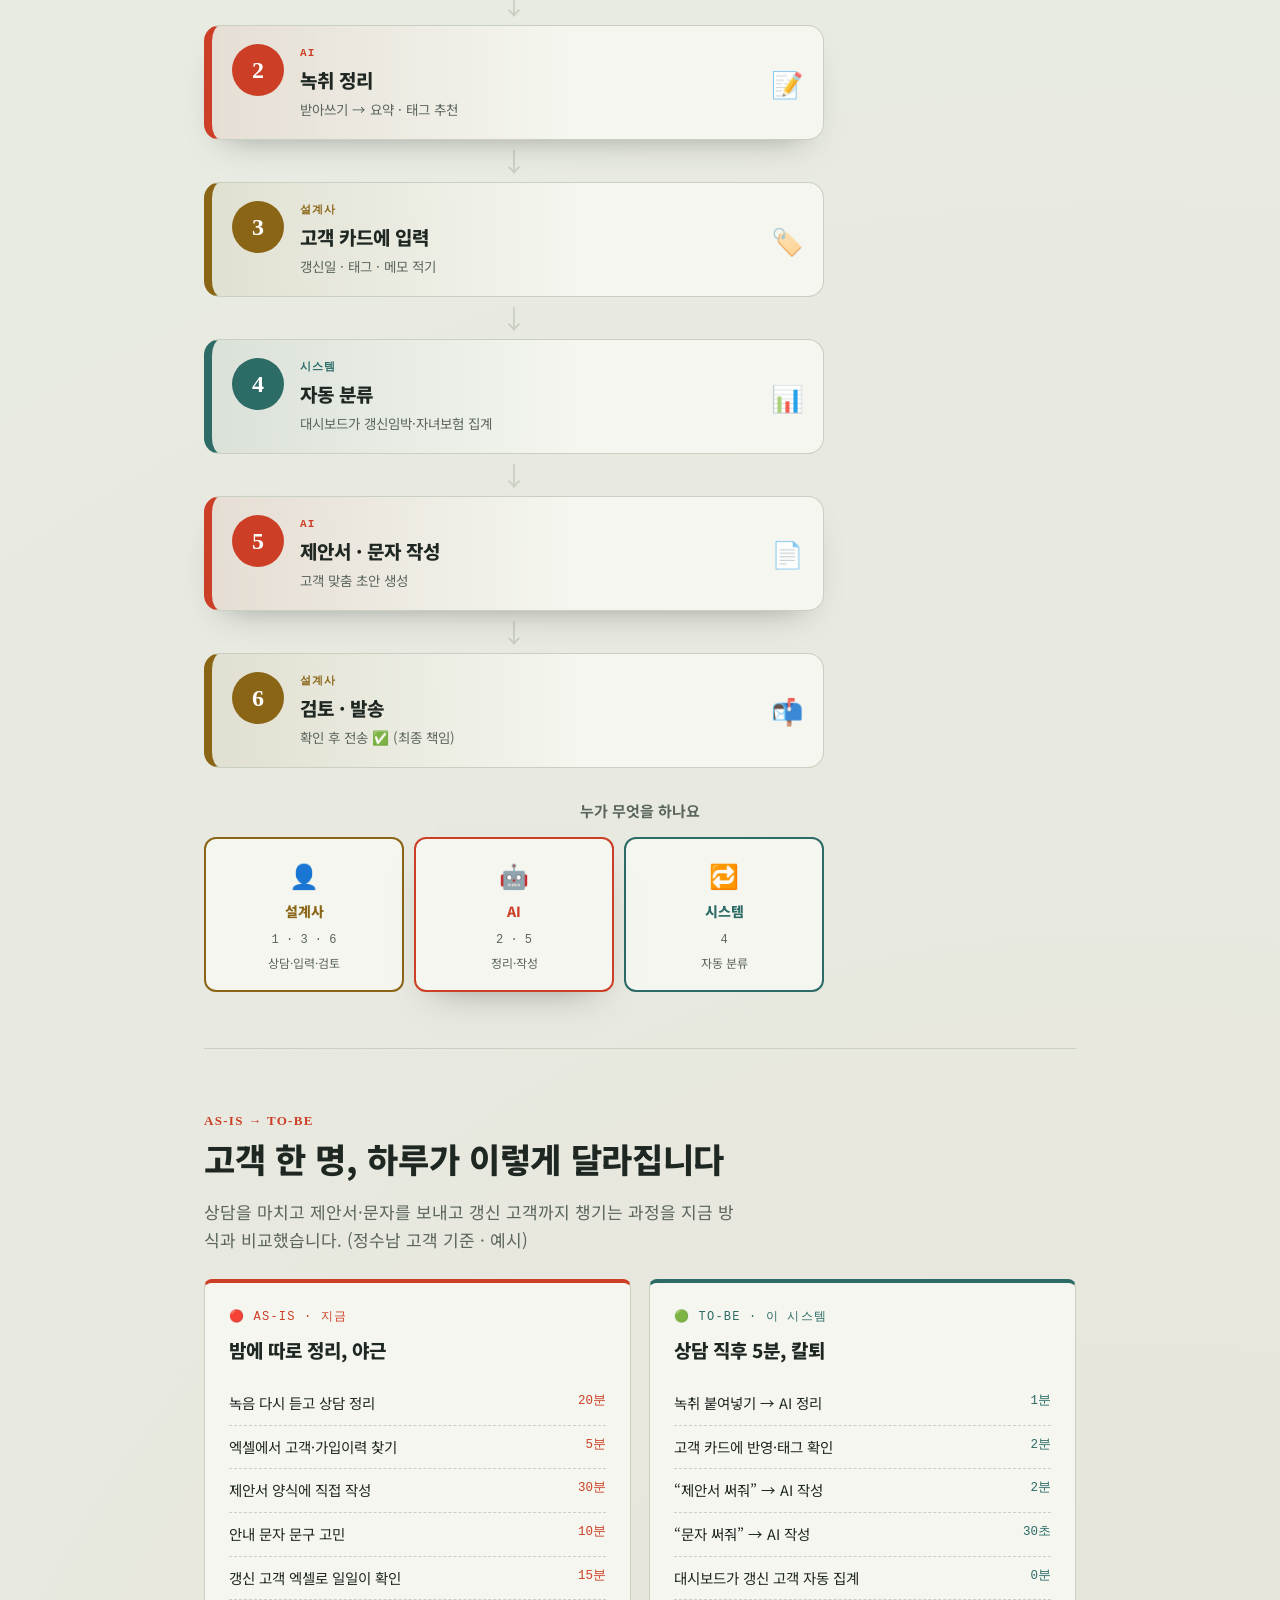
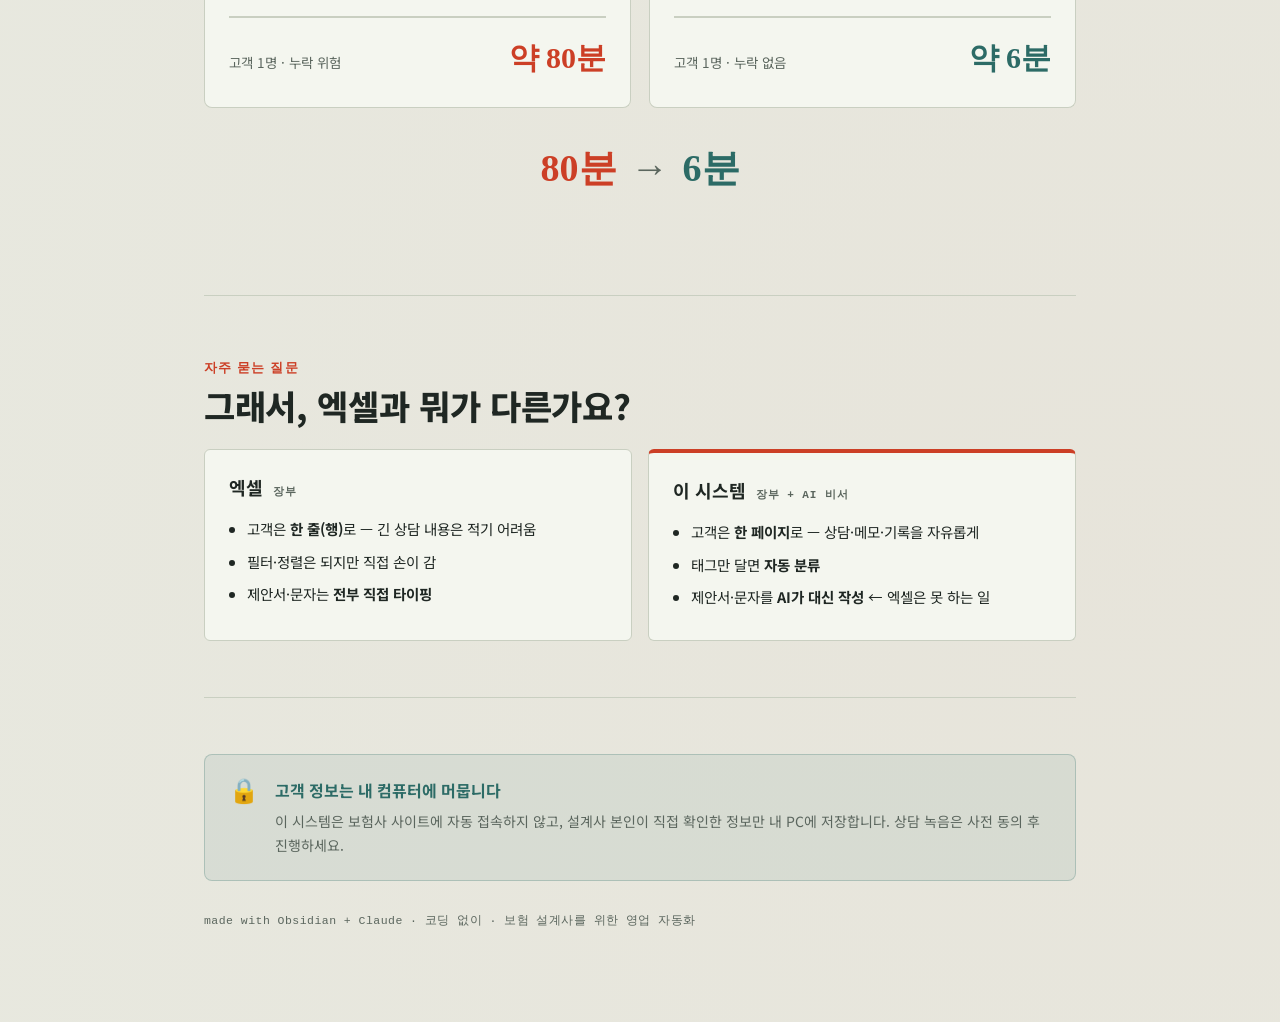
==== commit 380018c4: "역할 흐름도를 인포그래픽 버전으로 교체 + 본고딕(Noto Sans KR) 적용 Co-Authored-By: Claude Opus 4.8 (1M context) <noreply@a" ====
--- a/index.html
+++ b/index.html
@@ -4,6 +4,7 @@
 <meta name="viewport" content="width=device-width, initial-scale=1">
 <title>보험 영업 AI 도우미 — 어떻게 작동하나요</title>
 <style>
+  @import url('https://fonts.googleapis.com/css2?family=Noto+Sans+KR:wght@400;500;700;800;900&display=swap');
   :root {
     --ground: #E8EBE2;
     --paper: #F4F6EF;
@@ -13,7 +14,7 @@
     --accent: #CC3F26;   /* 도장 vermilion */
     --teal: #2C6B66;     /* 보장·신뢰 */
     --gold: #B98A2E;
-    --kr: "Malgun Gothic", "Apple SD Gothic Neo", "Noto Sans KR", sans-serif;
+    --kr: "Noto Sans KR", "Malgun Gothic", "Apple SD Gothic Neo", sans-serif;
     --mono: "Consolas", "D2Coding", "Menlo", monospace;
     --serif: Georgia, "Times New Roman", serif;
   }
@@ -267,25 +268,48 @@
   .prep h4 { margin: 0 0 8px; font-size: 15px; color: #8a6516; }
   .prep p { margin: 0; font-size: 14px; color: var(--muted); }
 
-  /* ---- role flow diagram ---- */
+  /* ---- role flow diagram (infographic) ---- */
   .diagram { padding: 56px 0; border-top: 1px solid var(--line); }
-  .legend { display: flex; flex-wrap: wrap; gap: 18px; margin: 18px 0 4px; font-family: var(--mono); font-size: 12.5px; }
-  .lg { display: inline-flex; align-items: center; gap: 7px; color: var(--text); }
-  .lg i { width: 12px; height: 12px; border-radius: 50%; display: inline-block; }
-  .lg.person i { background: var(--gold); }
-  .lg.ai i { background: var(--accent); }
-  .lg.sys i { background: var(--teal); }
-  .flowv { list-style: none; margin: 22px 0 0; padding: 0 0 0 8px; position: relative; }
-  .flowv::before { content: ""; position: absolute; left: 15px; top: 8px; bottom: 26px; width: 2px; background: var(--line); }
-  .fstep { position: relative; display: flex; gap: 18px; padding: 0 0 18px 0; }
-  .fstep.person { color: var(--gold); }
-  .fstep.ai { color: var(--accent); }
-  .fstep.sys { color: var(--teal); }
-  .fstep .dot { position: relative; z-index: 1; flex: 0 0 16px; width: 16px; height: 16px; border-radius: 50%; margin-top: 6px; background: currentColor; border: 3px solid var(--ground); box-shadow: 0 0 0 2px currentColor; }
-  .fbody { flex: 1; background: var(--paper); border: 1px solid var(--line); border-left: 3px solid currentColor; border-radius: 6px; padding: 12px 16px; }
-  .fbody .actor { font-family: var(--mono); font-size: 10.5px; letter-spacing: .12em; text-transform: uppercase; color: currentColor; }
-  .fbody b { display: block; color: var(--text); font-size: 15.5px; margin: 2px 0 3px; }
-  .fbody p { margin: 0; font-size: 13.5px; color: var(--muted); }
+  .dg-legend { display: flex; flex-wrap: wrap; gap: 10px; margin: 20px 0; }
+  .dg-chip { display: inline-flex; align-items: center; gap: 8px; font-size: 13.5px; font-weight: 700; padding: 7px 14px; border-radius: 999px; border: 2px solid; background: var(--paper); }
+  .dg-chip.person { color: #8a6516; border-color: #8a6516; }
+  .dg-chip.ai { color: var(--accent); border-color: var(--accent); }
+  .dg-chip.sys { color: var(--teal); border-color: var(--teal); }
+  .dg-flow { max-width: 620px; }
+  .dg-prep { background: var(--paper); border: 1px dashed var(--line); border-radius: 12px; padding: 14px 18px; text-align: center; font-size: 13.5px; color: var(--muted); }
+  .dg-prep b { color: var(--text); }
+  .dg-down { text-align: center; font-size: 26px; line-height: 1; color: var(--line); margin: 8px 0; }
+  .dg-step { display: flex; align-items: stretch; gap: 16px; border-radius: 16px; padding: 18px 20px; border: 1px solid var(--line); border-left-width: 8px; background: var(--paper); }
+  .dg-step.person { border-left-color: #8a6516; background: linear-gradient(90deg, rgba(138,101,22,.08), var(--paper) 60%); }
+  .dg-step.ai { border-left-color: var(--accent); background: linear-gradient(90deg, rgba(204,63,38,.07), var(--paper) 60%); }
+  .dg-step.sys { border-left-color: var(--teal); background: linear-gradient(90deg, rgba(44,107,102,.07), var(--paper) 60%); }
+  .dg-num { flex: 0 0 auto; width: 52px; height: 52px; border-radius: 50%; display: grid; place-content: center; font-family: var(--serif); font-size: 24px; font-weight: 700; color: #fff; }
+  .dg-step.person .dg-num { background: #8a6516; }
+  .dg-step.ai .dg-num { background: var(--accent); }
+  .dg-step.sys .dg-num { background: var(--teal); }
+  .dg-body { display: flex; flex-direction: column; justify-content: center; }
+  .dg-role { font-family: var(--mono); font-size: 11px; font-weight: 700; letter-spacing: .1em; text-transform: uppercase; }
+  .dg-step.person .dg-role { color: #8a6516; }
+  .dg-step.ai .dg-role { color: var(--accent); }
+  .dg-step.sys .dg-role { color: var(--teal); }
+  .dg-ttl { font-size: 19px; font-weight: 800; margin: 1px 0 2px; }
+  .dg-desc { font-size: 13.5px; color: var(--muted); }
+  .dg-icon { margin-left: auto; align-self: center; font-size: 26px; opacity: .85; }
+  .dg-summary { margin-top: 30px; }
+  .dg-summary h3 { text-align: center; font-size: 15px; color: var(--muted); font-weight: 700; margin: 0 0 14px; }
+  .dg-scards { display: grid; grid-template-columns: 1fr 1fr 1fr; gap: 10px; max-width: 620px; }
+  .dg-scard { text-align: center; border-radius: 12px; padding: 16px 8px; border: 2px solid; background: var(--paper); }
+  .dg-scard.person { border-color: #8a6516; }
+  .dg-scard.ai { border-color: var(--accent); }
+  .dg-scard.sys { border-color: var(--teal); }
+  .dg-scard .who { font-size: 24px; }
+  .dg-scard .lab { font-weight: 800; font-size: 14px; margin: 4px 0 6px; }
+  .dg-scard.person .lab { color: #8a6516; }
+  .dg-scard.ai .lab { color: var(--accent); }
+  .dg-scard.sys .lab { color: var(--teal); }
+  .dg-scard .nums { font-family: var(--mono); font-size: 12px; color: var(--muted); }
+  .dg-scard .do { font-size: 12px; color: var(--muted); margin-top: 3px; }
+  @media (max-width: 440px) { .dg-scards { grid-template-columns: 1fr; } .dg-icon { display: none; } }
 
   @media (prefers-reduced-motion: reduce) {
     .anim, .row.in { animation: none !important; }
@@ -375,20 +399,34 @@
     <span class="step-no">역할 흐름도</span>
     <h2>상담 한 건이 흘러가는 순서</h2>
     <p class="lead">위에서 아래로 시간 순서입니다. <strong>색이 곧 역할</strong>이에요 — 누가 무엇을 하는지 한눈에 보입니다.</p>
-    <div class="legend">
-      <span class="lg person"><i></i>👤 설계사 (사람)</span>
-      <span class="lg ai"><i></i>🤖 AI</span>
-      <span class="lg sys"><i></i>🔁 시스템 (자동)</span>
-    </div>
-    <div class="prep">🧰 <strong>사전 준비 (처음 1번만)</strong> — Obsidian·Dataview 설치 · 내가 파는 상품을 상품DB에 정리 · 녹음 받아쓰기 앱 정하기 · 고객 동의 절차 마련</div>
-    <ol class="flowv">
-      <li class="fstep person"><span class="dot"></span><div class="fbody"><span class="actor">설계사</span><b>1. 상담 · 녹음</b><p>고객 동의를 받고 상담하며 녹음</p></div></li>
-      <li class="fstep ai"><span class="dot"></span><div class="fbody"><span class="actor">AI</span><b>2. 녹취 정리</b><p>받아쓰기 텍스트 → 핵심 요약 · 태그 추천</p></div></li>
-      <li class="fstep person"><span class="dot"></span><div class="fbody"><span class="actor">설계사</span><b>3. 고객 카드에 입력</b><p>갱신일 · 유형 태그 · 메모 적기 (자동 분류의 재료)</p></div></li>
-      <li class="fstep sys"><span class="dot"></span><div class="fbody"><span class="actor">시스템</span><b>4. 자동 분류</b><p>대시보드가 갱신 임박 · 자녀보험 미가입 고객을 자동 집계</p></div></li>
-      <li class="fstep ai"><span class="dot"></span><div class="fbody"><span class="actor">AI</span><b>5. 제안서 · 문자 작성</b><p>고객 상황에 맞춰 초안 생성</p></div></li>
-      <li class="fstep person"><span class="dot"></span><div class="fbody"><span class="actor">설계사</span><b>6. 검토 · 발송</b><p>초안을 확인하고 고객에게 전송 ✅ (최종 책임은 사람)</p></div></li>
-    </ol>
+    <div class="dg-legend">
+      <span class="dg-chip person">👤 설계사 (사람)</span>
+      <span class="dg-chip ai">🤖 AI</span>
+      <span class="dg-chip sys">🔁 시스템 (자동)</span>
+    </div>
+    <div class="dg-flow">
+      <div class="dg-prep">🧰 <b>사전 준비 (처음 1번만)</b> · Obsidian·Dataview 설치 · 상품DB 정리 · 녹음앱·동의 절차</div>
+      <div class="dg-down">↓</div>
+      <div class="dg-step person"><div class="dg-num">1</div><div class="dg-body"><span class="dg-role">설계사</span><span class="dg-ttl">상담 · 녹음</span><span class="dg-desc">고객 동의 후 상담하며 녹음</span></div><div class="dg-icon">🤝</div></div>
+      <div class="dg-down">↓</div>
+      <div class="dg-step ai"><div class="dg-num">2</div><div class="dg-body"><span class="dg-role">AI</span><span class="dg-ttl">녹취 정리</span><span class="dg-desc">받아쓰기 → 요약 · 태그 추천</span></div><div class="dg-icon">📝</div></div>
+      <div class="dg-down">↓</div>
+      <div class="dg-step person"><div class="dg-num">3</div><div class="dg-body"><span class="dg-role">설계사</span><span class="dg-ttl">고객 카드에 입력</span><span class="dg-desc">갱신일 · 태그 · 메모 적기</span></div><div class="dg-icon">🏷️</div></div>
+      <div class="dg-down">↓</div>
+      <div class="dg-step sys"><div class="dg-num">4</div><div class="dg-body"><span class="dg-role">시스템</span><span class="dg-ttl">자동 분류</span><span class="dg-desc">대시보드가 갱신임박·자녀보험 집계</span></div><div class="dg-icon">📊</div></div>
+      <div class="dg-down">↓</div>
+      <div class="dg-step ai"><div class="dg-num">5</div><div class="dg-body"><span class="dg-role">AI</span><span class="dg-ttl">제안서 · 문자 작성</span><span class="dg-desc">고객 맞춤 초안 생성</span></div><div class="dg-icon">📄</div></div>
+      <div class="dg-down">↓</div>
+      <div class="dg-step person"><div class="dg-num">6</div><div class="dg-body"><span class="dg-role">설계사</span><span class="dg-ttl">검토 · 발송</span><span class="dg-desc">확인 후 전송 ✅ (최종 책임)</span></div><div class="dg-icon">📬</div></div>
+    </div>
+    <div class="dg-summary">
+      <h3>누가 무엇을 하나요</h3>
+      <div class="dg-scards">
+        <div class="dg-scard person"><div class="who">👤</div><div class="lab">설계사</div><div class="nums">1 · 3 · 6</div><div class="do">상담·입력·검토</div></div>
+        <div class="dg-scard ai"><div class="who">🤖</div><div class="lab">AI</div><div class="nums">2 · 5</div><div class="do">정리·작성</div></div>
+        <div class="dg-scard sys"><div class="who">🔁</div><div class="lab">시스템</div><div class="nums">4</div><div class="do">자동 분류</div></div>
+      </div>
+    </div>
   </section>
 
   <section class="compare">
@@ -424,50 +462,6 @@
     <p class="punch"><span class="from">80분</span><span class="arr">→</span><span class="to">6분</span></p>
   </section>
 
-  <section class="roles">
-    <span class="step-no">역할 정리</span>
-    <h2>누가 무엇을 하나요</h2>
-    <p class="lead">설계사는 <strong>입력과 최종 검토</strong>만, 반복되는 글쓰기와 분류는 AI와 시스템이 맡습니다.</p>
-    <div class="role-grid">
-      <div class="role person">
-        <div class="ic">👤</div>
-        <p class="who">사람만 가능</p>
-        <h3>보험설계사</h3>
-        <ul>
-          <li>상담·녹음 (사전 동의)</li>
-          <li>갱신일·유형 태그 입력</li>
-          <li>제안서·문자 <strong>검토 후 발송</strong></li>
-          <li>판단·관계·영업</li>
-        </ul>
-      </div>
-      <div class="role ai">
-        <div class="ic">🤖</div>
-        <p class="who">글쓰기 대신</p>
-        <h3>AI (Claude)</h3>
-        <ul>
-          <li>상담 녹취 정리·요약</li>
-          <li>핵심 추출 + 태그 추천</li>
-          <li>맞춤 제안서 작성 <em>(초안)</em></li>
-          <li>안내 문자 작성 <em>(초안)</em></li>
-        </ul>
-      </div>
-      <div class="role sys">
-        <div class="ic">🔁</div>
-        <p class="who">자동</p>
-        <h3>시스템</h3>
-        <ul>
-          <li>갱신 임박 고객 자동 집계</li>
-          <li>자녀보험 미가입 분류</li>
-          <li>고객 검색·연결</li>
-        </ul>
-      </div>
-    </div>
-    <div class="prep">
-      <h4>🧰 사전 준비 (처음 1번만)</h4>
-      <p>Obsidian 설치 · Dataview 설치 · 내가 파는 상품을 상품DB에 정리 · 녹음 받아쓰기 앱 정하기 · 고객 녹음/개인정보 동의 절차 마련.</p>
-    </div>
-  </section>
-
   <section class="vs">
     <span class="step-no">자주 묻는 질문</span>
     <h2>그래서, 엑셀과 뭐가 다른가요?</h2>
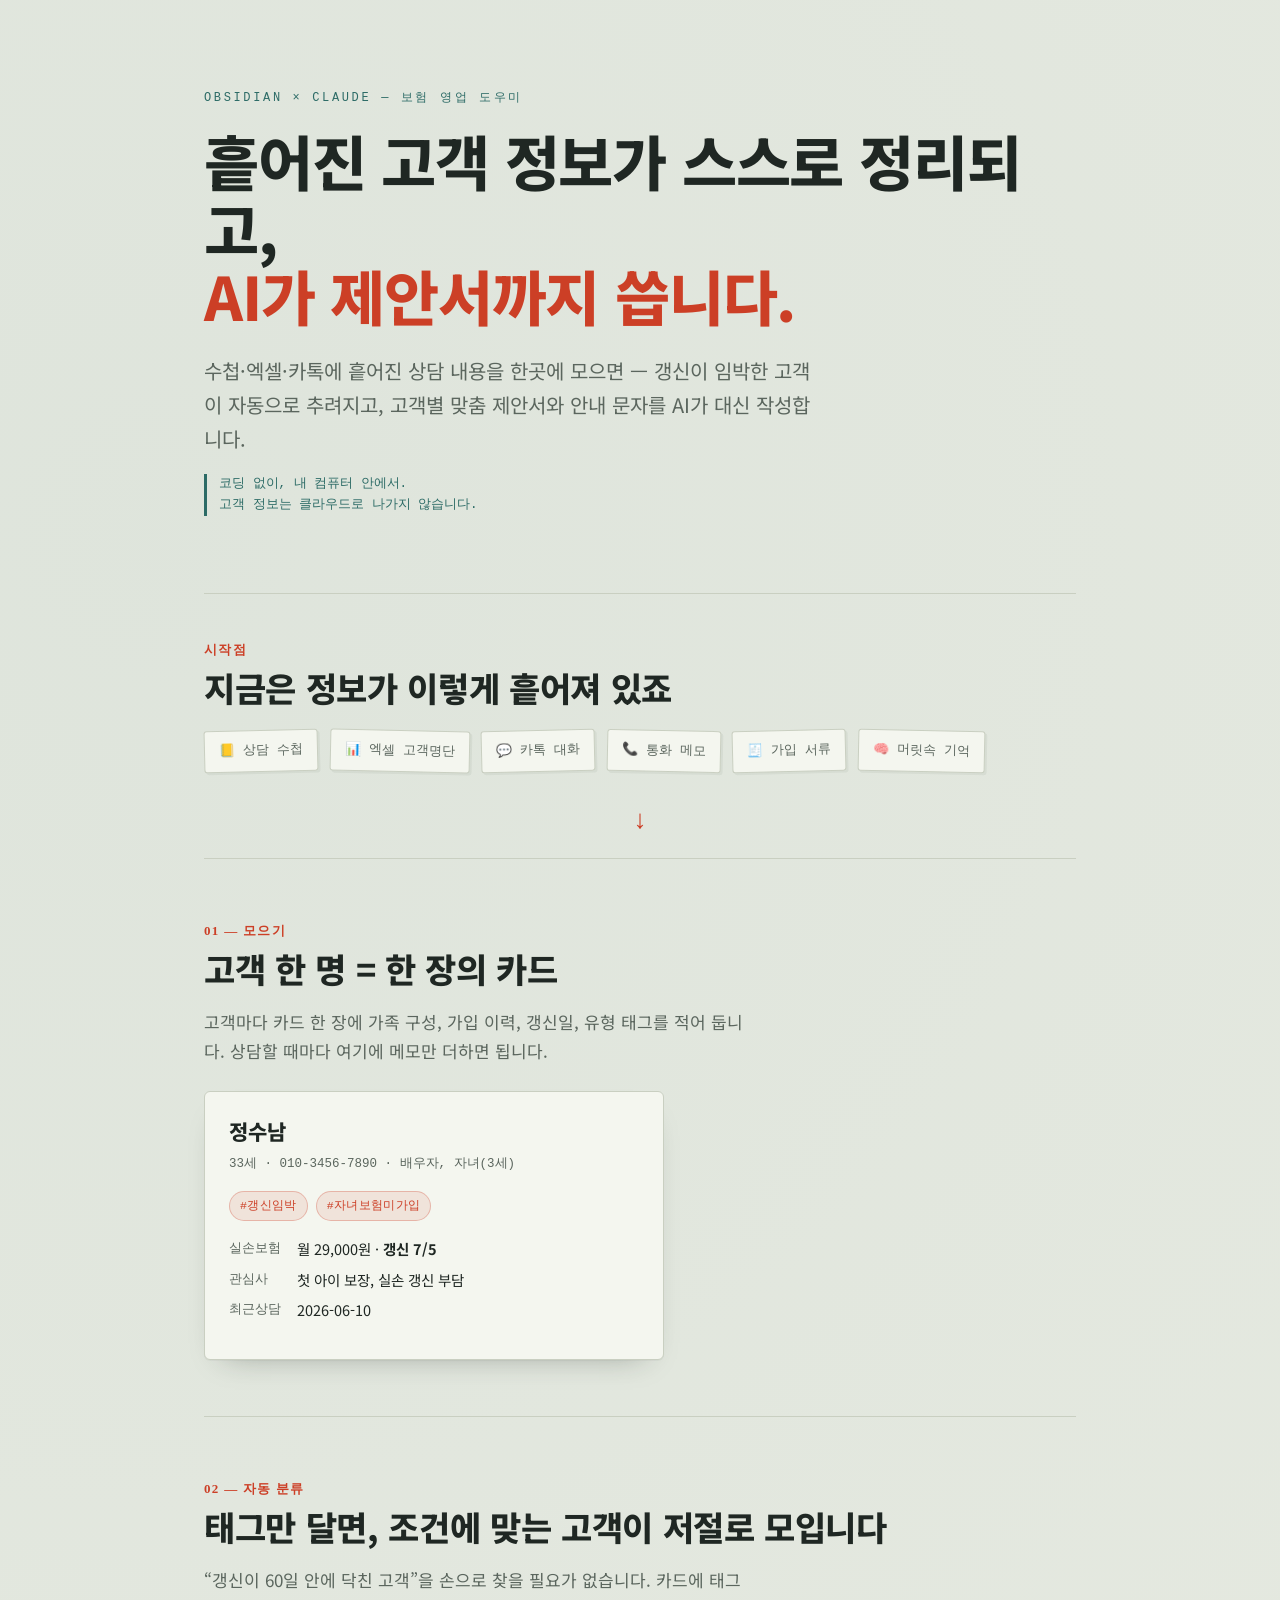
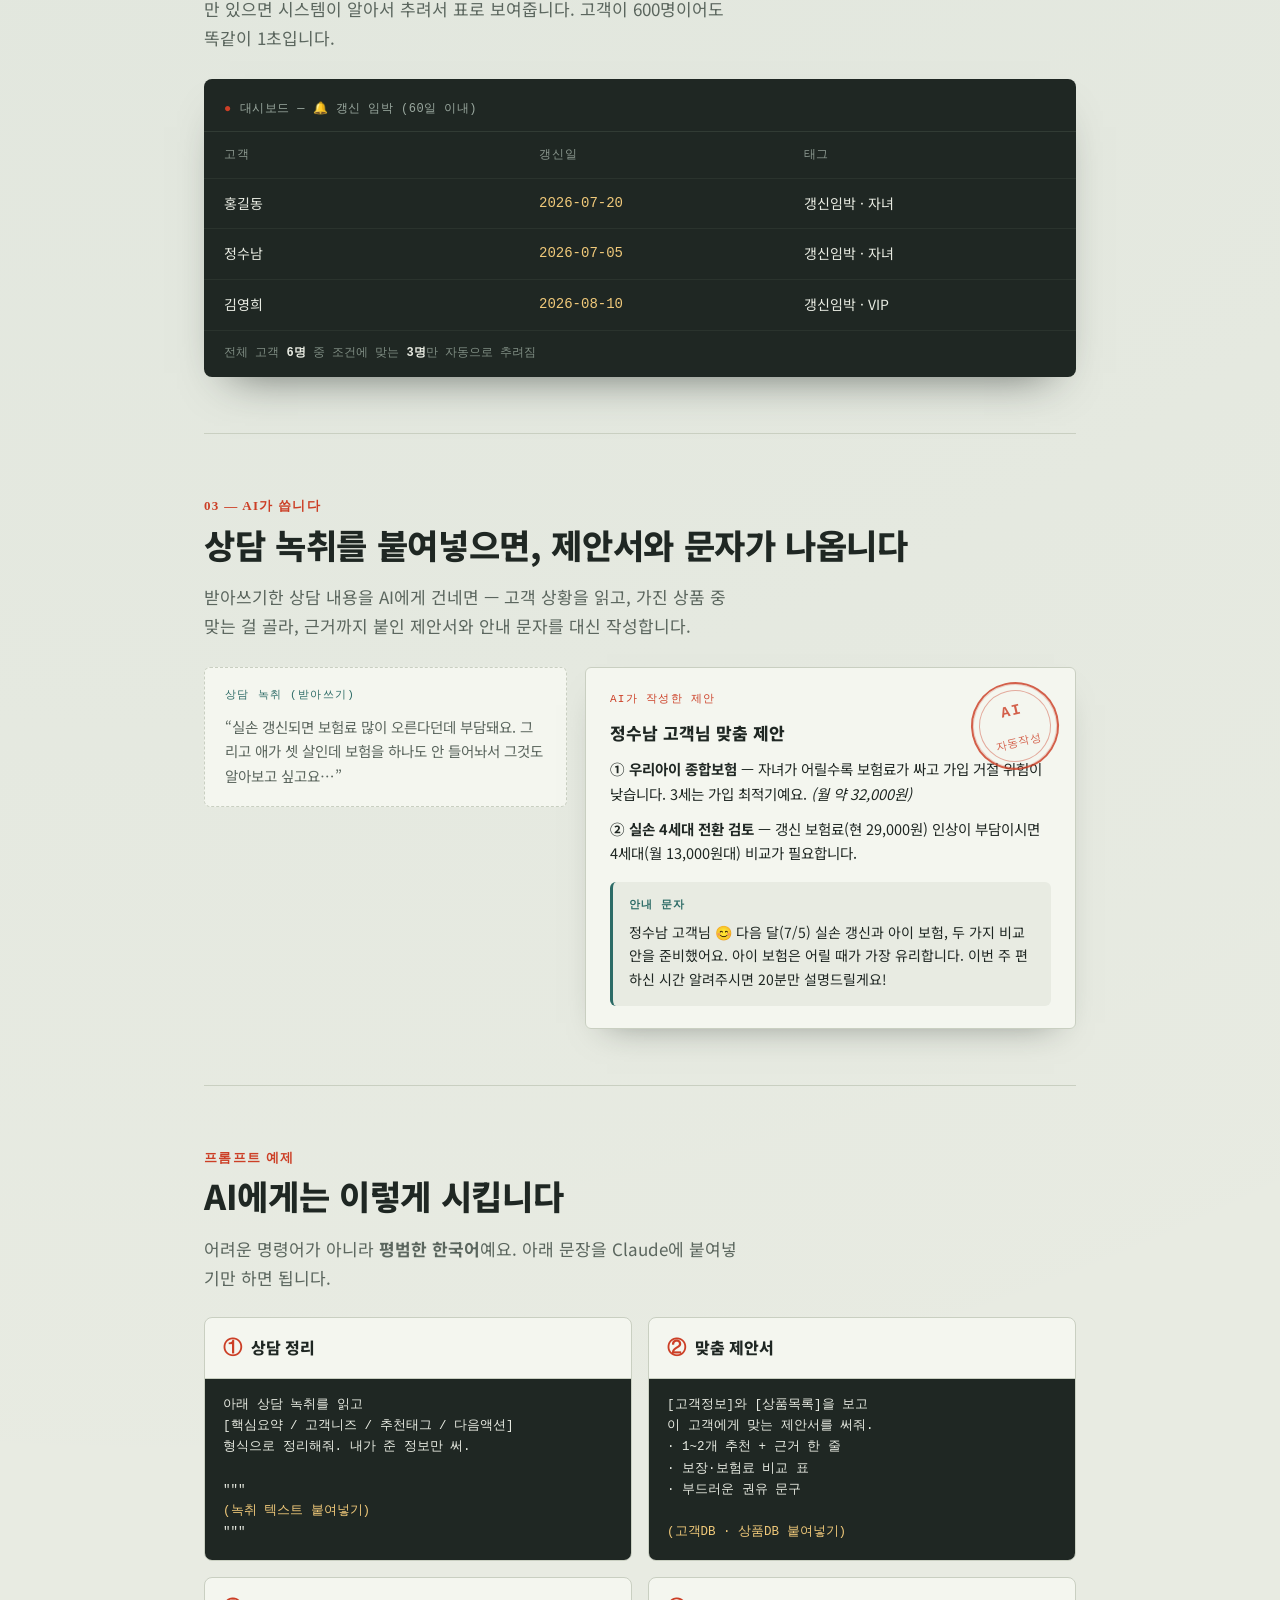
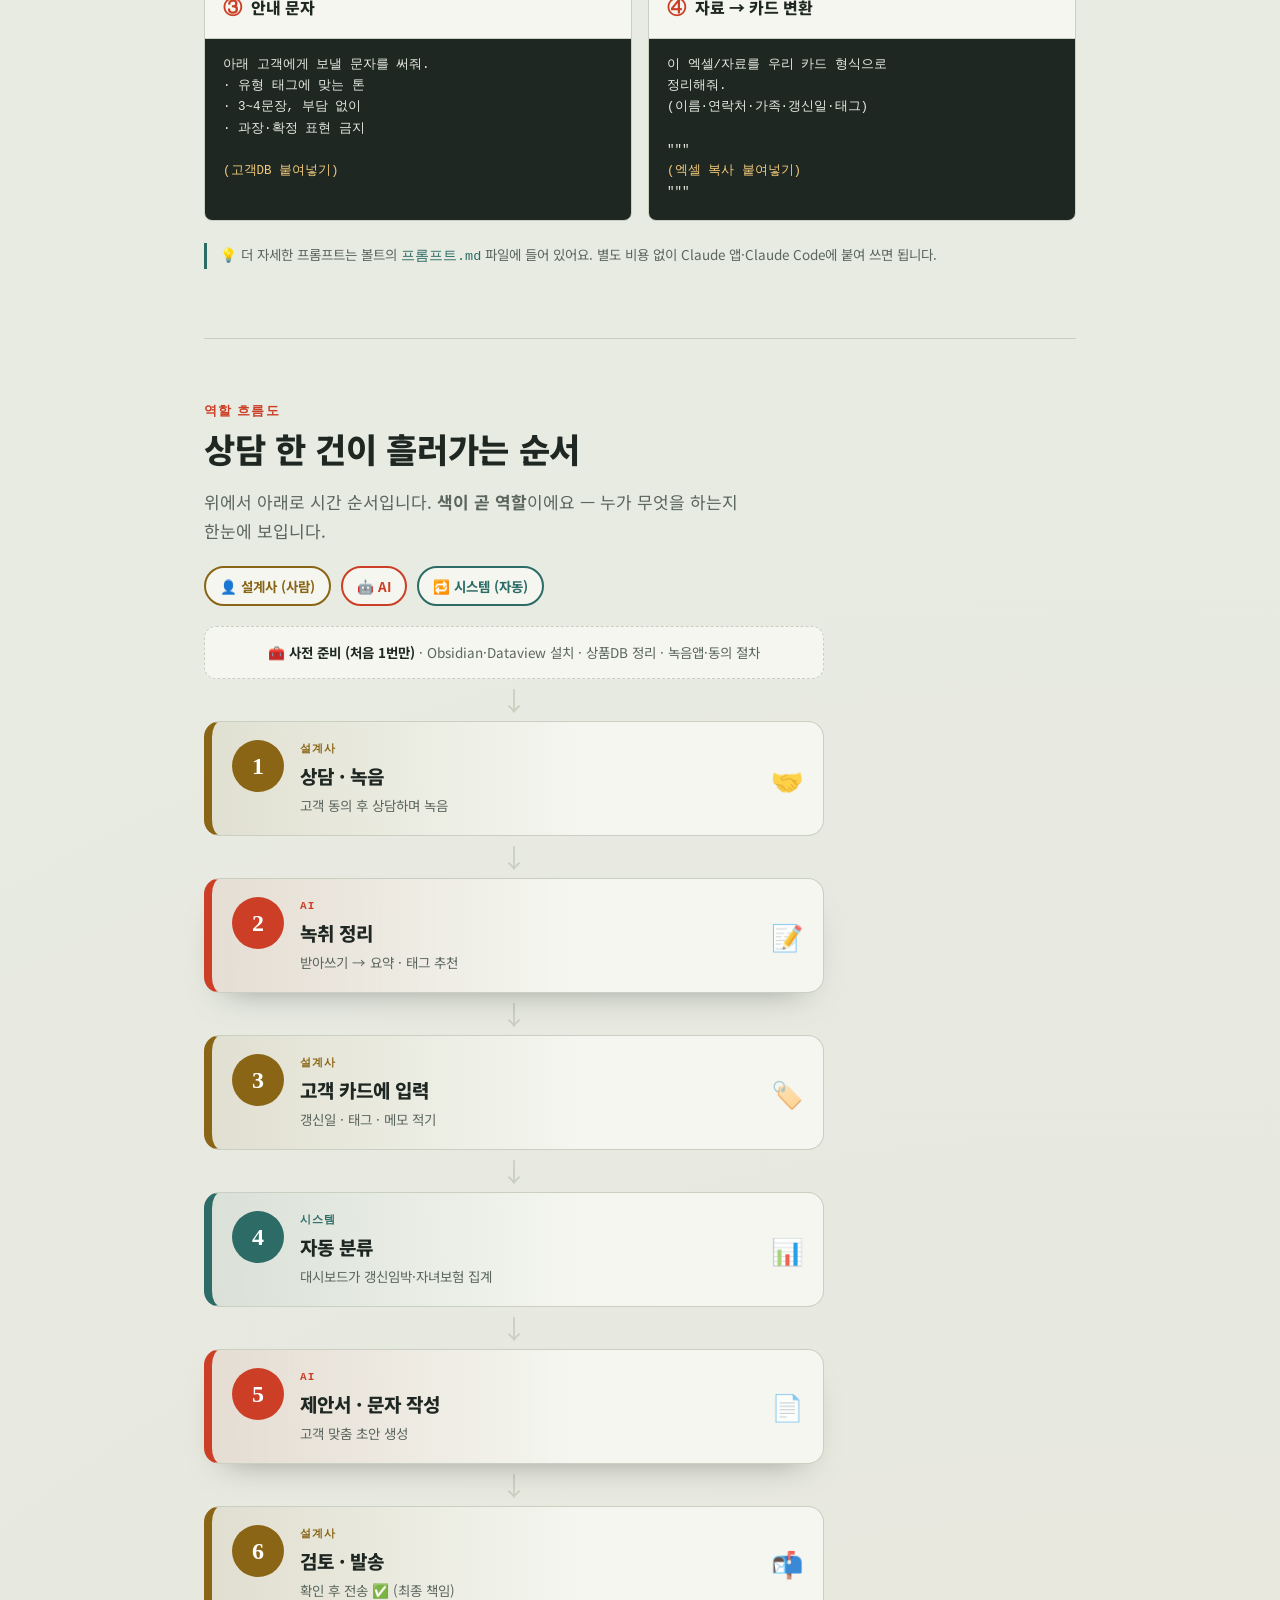
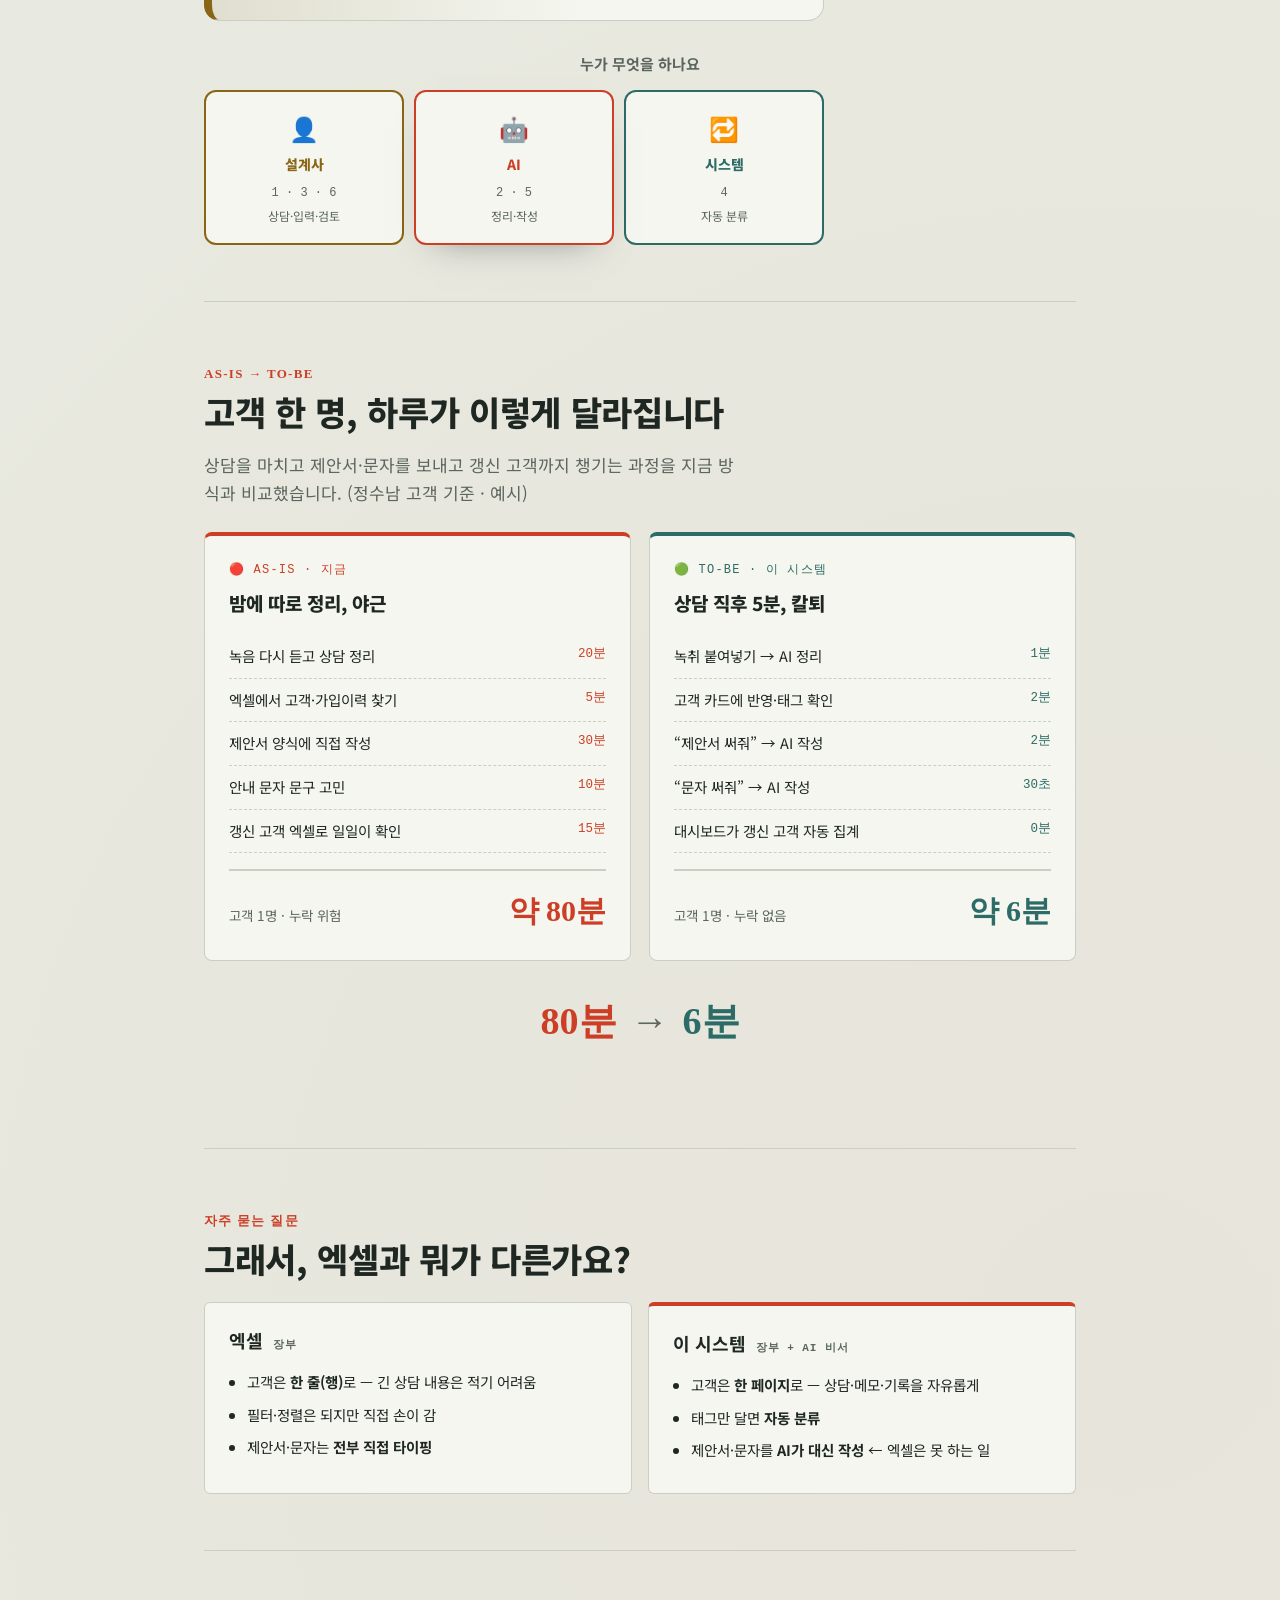
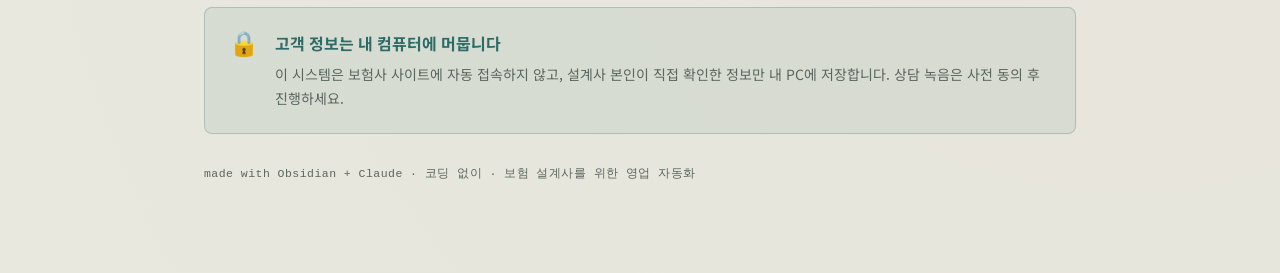
==== commit 45f8c9f9: "소개 사이트에 프롬프트 예제 섹션 추가 (상담정리·제안서·문자·자료변환) Co-Authored-By: Claude Opus 4.8 (1M context) <noreply@anthr" ====
--- a/index.html
+++ b/index.html
@@ -311,6 +311,18 @@
   .dg-scard .do { font-size: 12px; color: var(--muted); margin-top: 3px; }
   @media (max-width: 440px) { .dg-scards { grid-template-columns: 1fr; } .dg-icon { display: none; } }
 
+  /* ---- prompt examples ---- */
+  .prompts { padding: 56px 0; border-top: 1px solid var(--line); }
+  .pcards { display: grid; grid-template-columns: 1fr; gap: 16px; margin-top: 24px; }
+  @media (min-width: 760px) { .pcards { grid-template-columns: 1fr 1fr; } }
+  .pcard { background: var(--paper); border: 1px solid var(--line); border-radius: 8px; overflow: hidden; display: flex; flex-direction: column; }
+  .phead { font-weight: 800; font-size: 16px; padding: 14px 18px; border-bottom: 1px solid var(--line); display: flex; align-items: center; gap: 9px; }
+  .pnum { color: var(--accent); font-family: var(--serif); font-size: 19px; }
+  .pbox { margin: 0; flex: 1; background: #1F2723; color: #E8EBE2; font-family: var(--mono); font-size: 12.5px; line-height: 1.7; padding: 16px 18px; white-space: pre-wrap; word-break: break-word; }
+  .pbox .ph { color: #f0c97a; }
+  .ptip { margin-top: 22px; font-size: 13.5px; color: var(--muted); border-left: 3px solid var(--teal); padding-left: 13px; }
+  .ptip code { font-family: var(--mono); color: var(--teal); }
+
   @media (prefers-reduced-motion: reduce) {
     .anim, .row.in { animation: none !important; }
   }
@@ -393,6 +405,54 @@
         </div>
       </div>
     </div>
+  </section>
+
+  <section class="prompts">
+    <span class="step-no">프롬프트 예제</span>
+    <h2>AI에게는 이렇게 시킵니다</h2>
+    <p class="lead">어려운 명령어가 아니라 <strong>평범한 한국어</strong>예요. 아래 문장을 Claude에 붙여넣기만 하면 됩니다.</p>
+    <div class="pcards">
+      <div class="pcard">
+        <div class="phead"><span class="pnum">①</span> 상담 정리</div>
+        <pre class="pbox">아래 상담 녹취를 읽고
+[핵심요약 / 고객니즈 / 추천태그 / 다음액션]
+형식으로 정리해줘. 내가 준 정보만 써.
+
+"""
+<span class="ph">(녹취 텍스트 붙여넣기)</span>
+"""</pre>
+      </div>
+      <div class="pcard">
+        <div class="phead"><span class="pnum">②</span> 맞춤 제안서</div>
+        <pre class="pbox">[고객정보]와 [상품목록]을 보고
+이 고객에게 맞는 제안서를 써줘.
+· 1~2개 추천 + 근거 한 줄
+· 보장·보험료 비교 표
+· 부드러운 권유 문구
+
+<span class="ph">(고객DB · 상품DB 붙여넣기)</span></pre>
+      </div>
+      <div class="pcard">
+        <div class="phead"><span class="pnum">③</span> 안내 문자</div>
+        <pre class="pbox">아래 고객에게 보낼 문자를 써줘.
+· 유형 태그에 맞는 톤
+· 3~4문장, 부담 없이
+· 과장·확정 표현 금지
+
+<span class="ph">(고객DB 붙여넣기)</span></pre>
+      </div>
+      <div class="pcard">
+        <div class="phead"><span class="pnum">④</span> 자료 → 카드 변환</div>
+        <pre class="pbox">이 엑셀/자료를 우리 카드 형식으로
+정리해줘.
+(이름·연락처·가족·갱신일·태그)
+
+"""
+<span class="ph">(엑셀 복사 붙여넣기)</span>
+"""</pre>
+      </div>
+    </div>
+    <p class="ptip">💡 더 자세한 프롬프트는 볼트의 <code>프롬프트.md</code> 파일에 들어 있어요. 별도 비용 없이 Claude 앱·Claude Code에 붙여 쓰면 됩니다.</p>
   </section>
 
   <section class="diagram">
